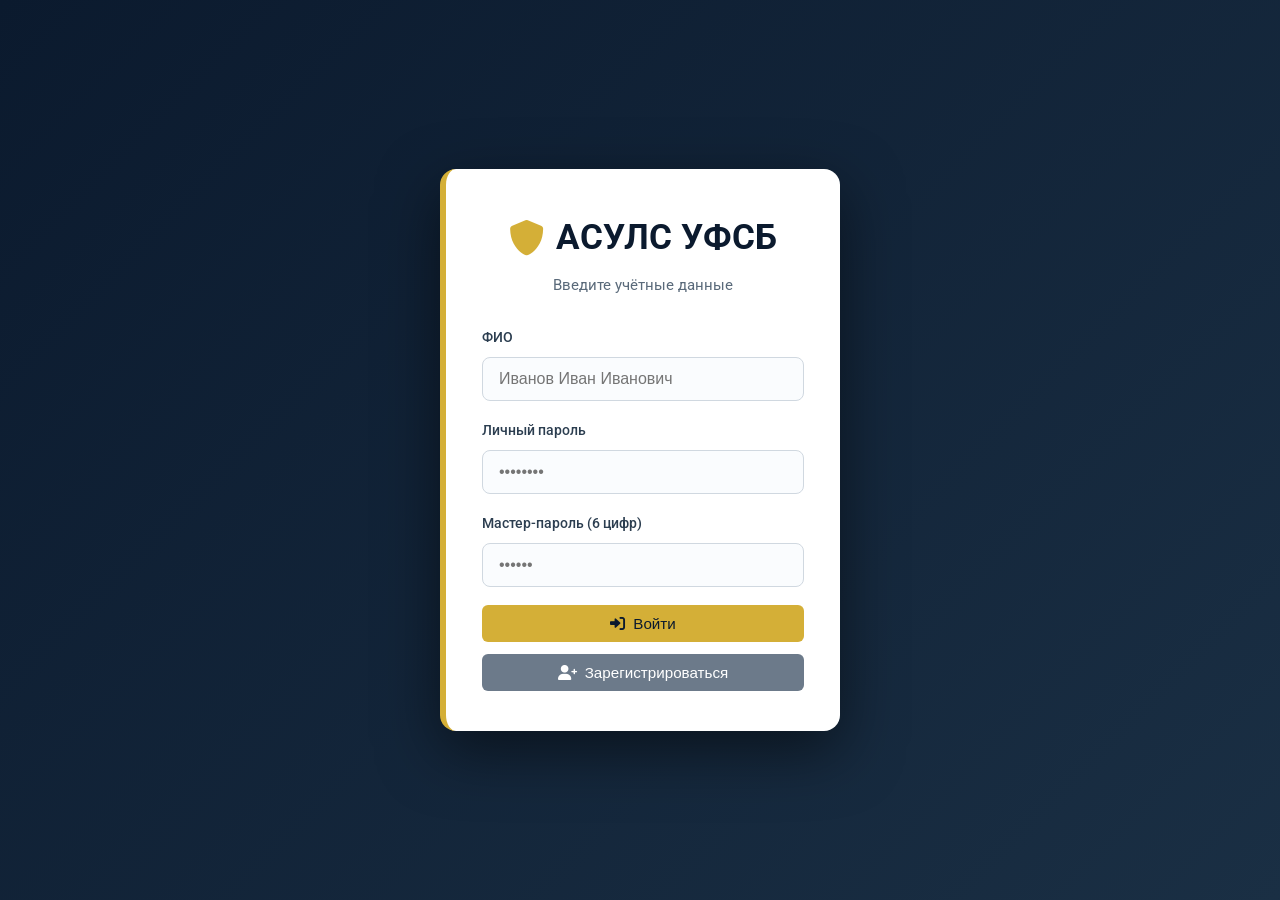
==== index.html @ f3ad6b4d "Update index.html" ====
<!DOCTYPE html>
<html lang="ru">
<head>
    <meta charset="UTF-8" />
    <meta name="viewport" content="width=device-width, initial-scale=1.0" />
    <title>АСУЛС УФСБ</title>
    <!-- Font Awesome -->
    <link rel="stylesheet" href="https://cdnjs.cloudflare.com/ajax/libs/font-awesome/6.0.0-beta3/css/all.min.css" />
    <!-- Google Font -->
    <link href="https://fonts.googleapis.com/css2?family=Roboto:wght@400;500;700&display=swap" rel="stylesheet" />
    <!-- XLSX (Excel) -->
    <script src="https://cdn.jsdelivr.net/npm/xlsx@0.18.5/dist/xlsx.full.min.js"></script>
    <!-- pdfmake (PDF с кириллицей) -->
    <script src="https://cdnjs.cloudflare.com/ajax/libs/pdfmake/0.2.7/pdfmake.min.js"></script>
    <script src="https://cdnjs.cloudflare.com/ajax/libs/pdfmake/0.2.7/vfs_fonts.js"></script>
    <!-- Firebase Compat SDK -->
    <script src="https://www.gstatic.com/firebasejs/9.23.0/firebase-app-compat.js"></script>
    <script src="https://www.gstatic.com/firebasejs/9.23.0/firebase-database-compat.js"></script>
    <script src="https://www.gstatic.com/firebasejs/9.23.0/firebase-auth-compat.js"></script>
    <link rel="stylesheet" href="style.css" />
</head>
<body>

    <!-- ЭКРАН ВХОДА -->
    <div id="loginScreen" class="login-screen">
        <div class="login-card">
            <div class="login-logo">
                <i class="fas fa-shield-alt"></i>
                <span>АСУЛС УФСБ</span>
            </div>
            <p class="login-sub">Введите учётные данные</p>
            <form id="loginForm" class="login-form">
                <div class="form-group">
                    <label for="loginFullName">ФИО</label>
                    <input type="text" id="loginFullName" placeholder="Иванов Иван Иванович" required />
                </div>
                <div class="form-group">
                    <label for="loginPassword">Личный пароль</label>
                    <input type="password" id="loginPassword" placeholder="••••••••" required />
                </div>
                <div class="form-group">
                    <label for="loginMasterPassword">Мастер-пароль (6 цифр)</label>
                    <input type="password" id="loginMasterPassword" placeholder="••••••" required maxlength="6" />
                </div>
                <button type="submit" class="btn btn--gold btn--full"><i class="fas fa-sign-in-alt"></i> Войти</button>
                <div id="loginError" class="login-error" style="display:none;"></div>
            </form>
            <div style="margin-top:12px;">
                <button id="registerBtn" class="btn btn--secondary btn--full" style="background:#6c7a8a;"><i class="fas fa-user-plus"></i> Зарегистрироваться</button>
            </div>
        </div>
    </div>

    <!-- МОДАЛЬНОЕ ОКНО РЕГИСТРАЦИИ -->
    <div id="registerModal" class="modal" style="display:none;">
        <div class="modal-content">
            <span class="modal-close" id="registerClose">&times;</span>
            <h3><i class="fas fa-user-plus"></i> Регистрация</h3>
            <form id="registerForm">
                <div class="form-group">
                    <label for="regFullName">ФИО</label>
                    <input type="text" id="regFullName" placeholder="Иванов Иван Иванович" required />
                </div>
                <div class="form-group">
                    <label for="regPassword">Пароль</label>
                    <input type="password" id="regPassword" placeholder="••••••••" required minlength="4" />
                </div>
                <div class="form-group">
                    <label for="regMasterPassword">Мастер-пароль (6 цифр)</label>
                    <input type="password" id="regMasterPassword" placeholder="••••••" required maxlength="6" />
                </div>
                <button type="submit" class="btn btn--primary"><i class="fas fa-check"></i> Зарегистрироваться</button>
                <div id="registerError" class="login-error" style="display:none;"></div>
            </form>
        </div>
    </div>

    <!-- ОСНОВНОЙ КОНТЕНТ (скрыт до входа) -->
    <div id="appContent" style="display:none;">

        <!-- ШАПКА -->
        <header class="header">
            <div class="container header__inner">
                <div class="header__logo">
                    <i class="fas fa-shield-alt"></i>
                    <span>АСУЛС УФСБ</span>
                </div>
                <div class="header__actions">
                    <span id="userDisplay" class="user-display"></span>
                    <button id="changePasswordBtn" class="btn btn--gold"><i class="fas fa-key"></i> Сменить пароль</button>
                    <button id="manageUsersBtn" class="btn btn--gold" style="display:none;"><i class="fas fa-users-cog"></i> Управление</button>
                    <button id="deleteAllBtn" class="btn btn--danger" style="display:none;"><i class="fas fa-trash-alt"></i> Очистить базу</button>
                    <button id="logoutBtn" class="btn btn--secondary"><i class="fas fa-sign-out-alt"></i> Выйти</button>
                    <button id="exportExcelBtn" class="btn btn--gold"><i class="fas fa-file-excel"></i> Excel</button>
                    <button id="importExcelBtn" class="btn btn--gold"><i class="fas fa-file-import"></i> Импорт</button>
                    <input type="file" id="importExcelInput" accept=".xlsx,.xls" style="display:none" />
                    <button id="exportJsonBtn" class="btn btn--gold"><i class="fas fa-file-export"></i> JSON</button>
                    <button id="importJsonBtn" class="btn btn--gold"><i class="fas fa-file-import"></i> JSON</button>
                    <input type="file" id="importJsonInput" accept=".json" style="display:none" />
                    <button id="summaryReportBtn" class="btn btn--gold"><i class="fas fa-print"></i> Сводный отчёт</button>
                </div>
            </div>
        </header>

        <main class="container main">

            <!-- СТАТИСТИКА -->
            <section class="card stats-card">
                <h2 class="card__title"><i class="fas fa-chart-pie"></i> Статистика</h2>

                <!-- Верхние 4 карточки -->
                <div class="stats-grid" id="statsContainer">
                    <div class="stat-item">
                        <i class="fas fa-users stat-icon" style="color:#2c6b3c;"></i>
                        <span class="stat-label">Всего сотрудников</span>
                        <span class="stat-value" id="totalCount">0</span>
                    </div>
                    <div class="stat-item">
                        <i class="fas fa-check-circle stat-icon" style="color:#2ecc71;"></i>
                        <span class="stat-label">Действует</span>
                        <span class="stat-value" id="activeCount">0</span>
                    </div>
                    <div class="stat-item">
                        <i class="fas fa-clock stat-icon" style="color:#f1c40f;"></i>
                        <span class="stat-label">Отпуск / Командировка</span>
                        <span class="stat-value" id="inactiveCount">0</span>
                    </div>
                    <div class="stat-item">
                        <i class="fas fa-user-slash stat-icon" style="color:#95a5a6;"></i>
                        <span class="stat-label">Уволен</span>
                        <span class="stat-value" id="firedCount">0</span>
                    </div>
                </div>

                <!-- Карточки категорий -->
                <div class="stats-category">
                    <h3 class="stats-category-title">Подразделения</h3>
                    <div class="stats-cards-grid" id="deptCards"></div>
                </div>

                <div class="stats-category">
                    <h3 class="stats-category-title">Звания</h3>
                    <div class="stats-cards-grid" id="rankCards"></div>
                </div>

                <div class="stats-category">
                    <h3 class="stats-category-title">Статусы</h3>
                    <div class="stats-cards-grid" id="statusCards"></div>
                </div>
            </section>

            <!-- ФИЛЬТРЫ -->
            <section class="card filter-card">
                <h2 class="card__title"><i class="fas fa-filter"></i> Фильтры</h2>
                <div class="filter-grid">
                    <div class="form-group">
                        <label for="filterDepartment">Подразделение</label>
                        <select id="filterDepartment"><option value="">Все</option></select>
                    </div>
                    <div class="form-group">
                        <label for="filterRank">Звание</label>
                        <select id="filterRank"><option value="">Все</option></select>
                    </div>
                    <div class="form-group">
                        <label for="filterStatus">Статус</label>
                        <select id="filterStatus"><option value="">Все</option></select>
                    </div>
                    <div class="form-group">
                        <label for="searchField">Искать по</label>
                        <select id="searchField">
                            <option value="all">Все поля</option>
                            <option value="fio">ФИО</option>
                            <option value="department">Подразделение</option>
                            <option value="rank">Звание</option>
                            <option value="position">Должность</option>
                            <option value="status">Статус</option>
                            <option value="personalNumber">Личный номер</option>
                        </select>
                    </div>
                    <div class="form-group">
                        <label for="searchInput">Поиск</label>
                        <input type="text" id="searchInput" placeholder="Введите текст..." />
                    </div>
                    <div class="form-group filter-actions">
                        <button id="clearFiltersBtn" class="btn btn--secondary"><i class="fas fa-undo"></i> Сбросить</button>
                    </div>
                </div>
            </section>

            <!-- ФОРМА ДОБАВЛЕНИЯ/РЕДАКТИРОВАНИЯ -->
            <section class="card" id="formCard">
                <h2 class="card__title">
                    <i class="fas fa-user-plus"></i>
                    <span id="formTitle">Добавить сотрудника</span>
                    <label style="margin-left:auto; font-size:0.9rem; font-weight:400; display:flex; align-items:center; gap:6px;">
                        <input type="checkbox" id="quickModeCheck" checked /> Быстрая форма
                    </label>
                </h2>
                <form id="employeeForm" class="form-grid" novalidate>
                    <div class="form-group">
                        <label for="lastName">Фамилия *</label>
                        <input type="text" id="lastName" placeholder="Иванов" required />
                        <span class="validation-message"></span>
                    </div>
                    <div class="form-group">
                        <label for="firstName">Имя *</label>
                        <input type="text" id="firstName" placeholder="Иван" required />
                        <span class="validation-message"></span>
                    </div>
                    <div class="form-group">
                        <label for="department">Подразделение</label>
                        <input type="text" id="department" placeholder="Управление «А»" list="deptList" />
                        <datalist id="deptList"></datalist>
                    </div>
                    <div class="form-group">
                        <label for="rank">Звание</label>
                        <input type="text" id="rank" placeholder="полковник" list="rankList" />
                        <datalist id="rankList"></datalist>
                    </div>
                    <div class="form-group">
                        <label for="status">Статус</label>
                        <select id="status">
                            <option value="действует">Действует</option>
                            <option value="отпуск">Отпуск</option>
                            <option value="командировка">Командировка</option>
                            <option value="уволен">Уволен</option>
                        </select>
                    </div>

                    <!-- Расширенные поля -->
                    <div class="extended-fields" style="display:none; grid-column:1/-1; border-top:1px solid #e9edf2; padding-top:16px; margin-top:8px;">
                        <div style="display:grid; grid-template-columns: repeat(auto-fill, minmax(220px,1fr)); gap:18px 20px;">
                            <div class="form-group">
                                <label for="patronymic">Отчество</label>
                                <input type="text" id="patronymic" placeholder="Иванович" />
                            </div>
                            <div class="form-group">
                                <label for="birthDate">Дата рождения</label>
                                <input type="date" id="birthDate" />
                            </div>
                            <div class="form-group">
                                <label for="gender">Пол</label>
                                <select id="gender">
                                    <option value="мужской">Мужской</option>
                                    <option value="женский">Женский</option>
                                </select>
                            </div>
                            <div class="form-group">
                                <label for="position">Должность</label>
                                <input type="text" id="position" placeholder="Начальник отдела" list="positionList" />
                                <datalist id="positionList"></datalist>
                            </div>
                            <div class="form-group">
                                <label for="personalNumber">Личный номер</label>
                                <input type="text" id="personalNumber" placeholder="Авто-генерация" />
                                <span class="validation-message"></span>
                            </div>
                            <div class="form-group">
                                <label for="hireDate">Дата принятия</label>
                                <input type="date" id="hireDate" />
                            </div>
                            <div class="form-group">
                                <label for="photo">Фото сотрудника</label>
                                <input type="file" id="photo" accept="image/*" />
                                <div id="photoPreview" style="margin-top:8px; display:none;">
                                    <img id="photoPreviewImg" src="#" alt="Предпросмотр" style="max-width:100px; max-height:100px; border-radius:6px; border:1px solid #d0d8e0;" />
                                    <button type="button" id="removePhotoBtn" class="btn btn--secondary" style="padding:4px 10px; font-size:0.8rem; margin-top:4px;">Удалить фото</button>
                                </div>
                            </div>
                        </div>
                    </div>

                    <div class="form-group form-group--full">
                        <button type="submit" class="btn btn--primary"><i class="fas fa-save"></i> Добавить</button>
                        <button type="reset" class="btn btn--secondary"><i class="fas fa-undo"></i> Очистить</button>
                    </div>
                </form>
            </section>

            <!-- ТАБЛИЦА -->
            <section class="card">
                <h2 class="card__title">
                    <i class="fas fa-users"></i> Список личного состава
                    <div style="margin-left:auto; display:flex; gap:10px; align-items:center; flex-wrap:wrap;">
                        <span id="selectedCount" style="font-size:0.9rem; color:#7a8a9e;">Выбрано: 0</span>
                        <select id="groupActionSelect" style="padding:6px 10px; border-radius:4px; border:1px solid #d0d8e0; font-size:0.9rem;">
                            <option value="">Групповое действие</option>
                            <option value="status">Изменить статус</option>
                            <option value="department">Изменить подразделение</option>
                        </select>
                        <button id="groupActionApplyBtn" class="btn btn--secondary" style="padding:6px 14px;">Применить</button>
                    </div>
                </h2>
                <div class="table-responsive">
                    <table id="employeeTable">
                        <thead>
                            <tr>
                                <th><input type="checkbox" id="selectAll" /></th>
                                <th>Фото</th>
                                <th>ФИО</th>
                                <th>Подразделение</th>
                                <th>Звание</th>
                                <th>Должность</th>
                                <th>Статус</th>
                                <th>Действия</th>
                            </tr>
                        </thead>
                        <tbody id="tableBody"></tbody>
                    </table>
                </div>
            </section>
        </main>

        <footer class="footer">
            <div class="container">
                <p>© 2026 АСУЛС ТУ ФСБ. Все данные хранятся в Firebase.</p>
            </div>
        </footer>

    </div> <!-- конец #appContent -->

    <!-- МОДАЛЬНЫЕ ОКНА -->
    <div id="changePasswordModal" class="modal" style="display:none;">
        <div class="modal-content">
            <span class="modal-close" id="modalClose">&times;</span>
            <h3><i class="fas fa-key"></i> Смена пароля</h3>
            <form id="changePasswordForm">
                <div class="form-group">
                    <label for="oldPassword">Старый пароль</label>
                    <input type="password" id="oldPassword" required />
                </div>
                <div class="form-group">
                    <label for="newPassword">Новый пароль</label>
                    <input type="password" id="newPassword" required minlength="4" />
                </div>
                <div class="form-group">
                    <label for="confirmPassword">Подтвердите новый пароль</label>
                    <input type="password" id="confirmPassword" required />
                </div>
                <button type="submit" class="btn btn--primary"><i class="fas fa-save"></i> Сохранить</button>
                <div id="changePasswordError" class="login-error" style="display:none;"></div>
            </form>
        </div>
    </div>

    <div id="manageUsersModal" class="modal" style="display:none;">
        <div class="modal-content" style="max-width:500px;">
            <span class="modal-close" id="manageUsersClose">&times;</span>
            <h3><i class="fas fa-users-cog"></i> Управление пользователями</h3>
            <div id="userList" style="margin-bottom:16px;"></div>
            <form id="addUserForm" style="border-top:1px solid #e9edf2; padding-top:16px;">
                <h4>Добавить пользователя</h4>
                <div class="form-group">
                    <label for="newUserFullName">ФИО</label>
                    <input type="text" id="newUserFullName" required />
                </div>
                <div class="form-group">
                    <label for="newUserPassword">Пароль</label>
                    <input type="password" id="newUserPassword" required minlength="4" />
                </div>
                <div class="form-group">
                    <label for="newUserRole">Роль</label>
                    <select id="newUserRole">
                        <option value="user">Пользователь</option>
                        <option value="admin">Администратор</option>
                    </select>
                </div>
                <button type="submit" class="btn btn--primary"><i class="fas fa-plus"></i> Добавить</button>
                <div id="addUserError" class="login-error" style="display:none;"></div>
            </form>
        </div>
    </div>

    <div id="groupActionModal" class="modal" style="display:none;">
        <div class="modal-content">
            <span class="modal-close" id="groupActionClose">&times;</span>
            <h3 id="groupActionTitle"><i class="fas fa-edit"></i> Групповое изменение</h3>
            <form id="groupActionForm">
                <div class="form-group" id="groupActionFieldGroup">
                    <label id="groupActionLabel" for="groupActionValue">Новое значение</label>
                    <input type="text" id="groupActionValue" required />
                </div>
                <button type="submit" class="btn btn--primary"><i class="fas fa-check"></i> Применить</button>
                <div id="groupActionError" class="login-error" style="display:none;"></div>
            </form>
        </div>
    </div>

    <script src="app.js"></script>
</body>
</html>
---- style.css ----
/* ===== ОБЩИЕ ===== */
* {
    margin: 0;
    padding: 0;
    box-sizing: border-box;
}
body {
    font-family: 'Roboto', sans-serif;
    background: #eef2f7;
    color: #1e2a3a;
    line-height: 1.6;
}
.container {
    max-width: 1300px;
    margin: 0 auto;
    padding: 0 20px;
}

/* ===== ЭКРАН ВХОДА ===== */
.login-screen {
    position: fixed;
    top: 0; left: 0; right: 0; bottom: 0;
    background: linear-gradient(135deg, #0b1a2e 0%, #1a2f44 100%);
    display: flex;
    align-items: center;
    justify-content: center;
    z-index: 9999;
}
.login-card {
    background: #ffffff;
    padding: 40px 36px;
    border-radius: 16px;
    box-shadow: 0 20px 60px rgba(0,0,0,0.5);
    width: 100%;
    max-width: 400px;
    text-align: center;
    border-left: 6px solid #d4af37;
}
.login-logo {
    font-size: 2.2rem;
    font-weight: 700;
    color: #0b1a2e;
    display: flex;
    align-items: center;
    justify-content: center;
    gap: 12px;
    margin-bottom: 8px;
}
.login-logo i {
    color: #d4af37;
}
.login-sub {
    color: #5a6a7a;
    margin-bottom: 28px;
    font-size: 0.95rem;
}
.login-form .form-group {
    text-align: left;
    margin-bottom: 18px;
}
.login-form .form-group label {
    display: block;
    font-weight: 500;
    font-size: 0.9rem;
    margin-bottom: 4px;
}
.login-form .form-group input {
    width: 100%;
    padding: 12px 16px;
    border: 1px solid #d0d8e0;
    border-radius: 8px;
    font-size: 1rem;
    transition: border 0.2s;
}
.login-form .form-group input:focus {
    border-color: #d4af37;
    outline: none;
    box-shadow: 0 0 0 3px rgba(212, 175, 55, 0.25);
}
.btn--full {
    width: 100%;
    justify-content: center;
    padding: 14px;
    font-size: 1.1rem;
}
.login-error {
    color: #b33c3c;
    margin-top: 14px;
    font-weight: 500;
}
.login-hint {
    margin-top: 18px;
    font-size: 0.85rem;
    color: #7a8a9e;
}

/* ===== КНОПКИ ===== */
.btn {
    display: inline-flex;
    align-items: center;
    gap: 8px;
    padding: 10px 20px;
    border: none;
    border-radius: 6px;
    font-weight: 500;
    font-size: 0.95rem;
    cursor: pointer;
    transition: all 0.25s ease;
    text-decoration: none;
}
.btn--gold {
    background: #d4af37;
    color: #0b1a2e;
}
.btn--gold:hover {
    background: #c49b2e;
    transform: translateY(-2px);
    box-shadow: 0 4px 10px rgba(212, 175, 55, 0.4);
}
.btn--primary {
    background: #1a3a5c;
    color: #fff;
}
.btn--primary:hover {
    background: #0f2a44;
    transform: translateY(-2px);
    box-shadow: 0 4px 10px rgba(26, 58, 92, 0.4);
}
.btn--secondary {
    background: #6c7a8a;
    color: #fff;
}
.btn--secondary:hover {
    background: #5a6877;
    transform: translateY(-2px);
}
.btn:disabled {
    opacity: 0.5;
    cursor: not-allowed;
    transform: none !important;
    box-shadow: none !important;
}

/* ===== ШАПКА ===== */
.header {
    background: linear-gradient(135deg, #0b1a2e 0%, #1a2f44 100%);
    border-bottom: 3px solid #d4af37;
    padding: 16px 0;
    box-shadow: 0 4px 12px rgba(0, 0, 0, 0.3);
}
.header__inner {
    display: flex;
    justify-content: space-between;
    align-items: center;
    flex-wrap: wrap;
    gap: 12px;
}
.header__logo {
    display: flex;
    align-items: center;
    gap: 12px;
    font-size: 1.8rem;
    font-weight: 700;
    color: #ffffff;
    letter-spacing: 1px;
}
.header__logo i {
    color: #d4af37;
    font-size: 2.2rem;
}
.header__actions {
    display: flex;
    gap: 10px;
    flex-wrap: wrap;
    align-items: center;
}
.user-display {
    color: #d4af37;
    font-weight: 500;
    font-size: 0.95rem;
    margin-right: 8px;
    padding: 4px 12px;
    background: rgba(255,255,255,0.1);
    border-radius: 20px;
}

/* ===== КАРТОЧКИ ===== */
.main {
    margin: 30px auto;
    display: flex;
    flex-direction: column;
    gap: 30px;
}
.card {
    background: #ffffff;
    border-radius: 12px;
    padding: 28px 30px;
    box-shadow: 0 8px 24px rgba(0, 0, 0, 0.08);
    border-left: 4px solid #d4af37;
}
.card__title {
    font-size: 1.5rem;
    font-weight: 500;
    color: #0b1a2e;
    margin-bottom: 20px;
    display: flex;
    align-items: center;
    gap: 12px;
    flex-wrap: wrap;
}
.card__title i {
    color: #d4af37;
}

/* ===== СТАТИСТИКА ===== */
.stats-grid {
    display: grid;
    grid-template-columns: repeat(auto-fit, minmax(200px, 1fr));
    gap: 20px;
}
.stat-item {
    background: #f8fafc;
    padding: 16px 20px;
    border-radius: 8px;
    border-left: 4px solid #d4af37;
}
.stat-label {
    font-size: 0.9rem;
    color: #5a6a7a;
    display: block;
}
.stat-value {
    font-size: 1.4rem;
    font-weight: 700;
    color: #0b1a2e;
}

/* ===== ФИЛЬТРЫ ===== */
.filter-grid {
    display: grid;
    grid-template-columns: repeat(auto-fill, minmax(170px, 1fr));
    gap: 16px;
    align-items: end;
}
.filter-actions {
    display: flex;
    gap: 8px;
    align-items: center;
}
.filter-grid .form-group {
    margin-bottom: 0;
}

/* ===== ФОРМА ===== */
.form-grid {
    display: grid;
    grid-template-columns: repeat(auto-fill, minmax(220px, 1fr));
    gap: 18px 20px;
}
.form-group {
    display: flex;
    flex-direction: column;
    gap: 4px;
}
.form-group--full {
    grid-column: 1 / -1;
    display: flex;
    gap: 12px;
    flex-wrap: wrap;
    margin-top: 6px;
}
.form-group label {
    font-size: 0.85rem;
    font-weight: 500;
    color: #2c3e50;
}
.form-group input,
.form-group select {
    padding: 10px 14px;
    border: 1px solid #d0d8e0;
    border-radius: 6px;
    font-size: 0.95rem;
    background: #fafcfe;
    transition: border 0.2s, box-shadow 0.2s;
}
.form-group input:focus,
.form-group select:focus {
    outline: none;
    border-color: #d4af37;
    box-shadow: 0 0 0 3px rgba(212, 175, 55, 0.25);
}
.form-group input.error {
    border-color: #b33c3c !important;
    box-shadow: 0 0 0 3px rgba(179, 60, 60, 0.2) !important;
}
.form-group input.success {
    border-color: #2ecc71 !important;
    box-shadow: 0 0 0 3px rgba(46, 204, 113, 0.2) !important;
}
.validation-message {
    font-size: 0.8rem;
    color: #b33c3c;
    min-height: 18px;
}

/* ===== ТАБЛИЦА ===== */
.table-responsive {
    overflow-x: auto;
}
table {
    width: 100%;
    border-collapse: collapse;
    font-size: 0.95rem;
}
table thead {
    background: #1a2f44;
    color: #fff;
}
table th {
    padding: 14px 12px;
    text-align: left;
    font-weight: 500;
    letter-spacing: 0.3px;
}
table td {
    padding: 12px 12px;
    border-bottom: 1px solid #e9edf2;
    vertical-align: middle;
}
table tbody tr:hover {
    background: #f5f8fc;
}
table tbody tr:nth-child(even) {
    background: #fafcfe;
}
table tbody tr:nth-child(even):hover {
    background: #f0f4fa;
}
table td:last-child {
    display: flex;
    gap: 8px;
    flex-wrap: wrap;
}
table td:first-child {
    width: 40px;
    text-align: center;
}
table td:first-child input[type="checkbox"] {
    width: 18px;
    height: 18px;
    cursor: pointer;
}
#selectAll {
    width: 18px;
    height: 18px;
    cursor: pointer;
}

/* ===== СТАТУС-ИКОНКИ ===== */
.status-badge {
    display: inline-flex;
    align-items: center;
    gap: 6px;
}
.status-dot {
    width: 14px;
    height: 14px;
    border-radius: 50%;
    display: inline-block;
    flex-shrink: 0;
}
.status-dot.active {
    background: #2ecc71;
    animation: pulse 1.5s ease-in-out infinite;
}
.status-dot.vacation {
    background: #f1c40f;
}
.status-dot.mission {
    background: #3498db;
}
.status-dot.fired {
    background: #95a5a6;
}
@keyframes pulse {
    0% { opacity: 1; transform: scale(1); }
    50% { opacity: 0.6; transform: scale(0.85); }
    100% { opacity: 1; transform: scale(1); }
}
.status-text {
    font-weight: 500;
}

/* ===== КНОПКИ В ТАБЛИЦЕ ===== */
.btn-icon {
    background: transparent;
    border: none;
    font-size: 1.2rem;
    cursor: pointer;
    padding: 4px 8px;
    border-radius: 4px;
    transition: background 0.2s, color 0.2s;
}
.btn-icon.edit {
    color: #1a3a5c;
}
.btn-icon.edit:hover {
    background: #e0e9f2;
    color: #0b1a2e;
}
.btn-icon.copy {
    color: #f39c12;
}
.btn-icon.copy:hover {
    background: #fef9e7;
    color: #d68910;
}
.btn-icon.delete {
    color: #b33c3c;
}
.btn-icon.delete:hover {
    background: #fde8e8;
    color: #a12a2a;
}
.btn-icon.print {
    color: #2c6b3c;
}
.btn-icon.print:hover {
    background: #e3f0e7;
    color: #1a4a2a;
}
.btn-icon.report {
    color: #8e44ad;
}
.btn-icon.report:hover {
    background: #f4ecf7;
    color: #6c3483;
}

/* ===== ФОТО ===== */
.photo-thumb {
    transition: transform 0.2s;
    border-radius: 50%;
}
.photo-thumb:hover {
    transform: scale(1.5);
    box-shadow: 0 0 10px rgba(0,0,0,0.3);
}

/* ===== МОДАЛКИ ===== */
.modal {
    position: fixed;
    top: 0; left: 0; right: 0; bottom: 0;
    background: rgba(0,0,0,0.6);
    display: flex;
    align-items: center;
    justify-content: center;
    z-index: 10000;
}
.modal-content {
    background: #fff;
    padding: 32px 36px;
    border-radius: 16px;
    max-width: 440px;
    width: 100%;
    box-shadow: 0 20px 60px rgba(0,0,0,0.4);
    position: relative;
}
.modal-close {
    position: absolute;
    top: 12px;
    right: 20px;
    font-size: 2rem;
    cursor: pointer;
    color: #7a8a9e;
    transition: color 0.2s;
}
.modal-close:hover {
    color: #b33c3c;
}
.modal-content h3 {
    margin-bottom: 20px;
    display: flex;
    align-items: center;
    gap: 10px;
    color: #0b1a2e;
}
.modal-content .form-group {
    margin-bottom: 16px;
}
.modal-content .btn {
    width: 100%;
    justify-content: center;
    padding: 12px;
}
#userList {
    max-height: 200px;
    overflow-y: auto;
    border: 1px solid #e9edf2;
    border-radius: 6px;
    padding: 8px;
}
.user-item {
    display: flex;
    justify-content: space-between;
    align-items: center;
    padding: 6px 4px;
    border-bottom: 1px solid #f0f4fa;
}
.user-item .user-role {
    font-size: 0.8rem;
    color: #7a8a9e;
}
.user-item .user-del {
    color: #b33c3c;
    cursor: pointer;
    background: none;
    border: none;
    font-size: 1rem;
}
.user-item .user-del:hover {
    color: #a12a2a;
}

/* ===== ПОДВАЛ ===== */
.footer {
    background: #0b1a2e;
    color: #9aabb8;
    text-align: center;
    padding: 20px 0;
    border-top: 2px solid #d4af37;
    margin-top: 40px;
    font-size: 0.9rem;
}

/* ===== АДАПТИВ ===== */
@media (max-width: 768px) {
    .header__inner {
        flex-direction: column;
        align-items: stretch;
        text-align: center;
    }
    .header__actions {
        justify-content: center;
    }
    .card {
        padding: 20px 16px;
    }
    .form-grid, .filter-grid, .stats-grid {
        grid-template-columns: 1fr;
    }
    table td:last-child {
        justify-content: center;
    }
    .login-card {
        padding: 28px 20px;
        margin: 0 16px;
    }
    .card__title {
        flex-direction: column;
        align-items: flex-start;
    }
    .card__title label {
        margin-left: 0 !important;
    }
}

/* ===== СТАТИСТИКА С ДИАГРАММАМИ ===== */
.stats-grid {
    display: grid;
    grid-template-columns: repeat(auto-fit, minmax(180px, 1fr));
    gap: 20px;
    margin-bottom: 30px;
}
.stat-item {
    background: #f8fafc;
    padding: 16px 20px;
    border-radius: 8px;
    border-left: 4px solid #d4af37;
    text-align: center;
    position: relative;
}
.stat-icon {
    font-size: 2rem;
    display: block;
    margin-bottom: 6px;
}
.stat-label {
    font-size: 0.9rem;
    color: #5a6a7a;
    display: block;
}
.stat-value {
    font-size: 2rem;
    font-weight: 700;
    color: #0b1a2e;
}
.charts-grid {
    display: grid;
    grid-template-columns: repeat(auto-fit, minmax(280px, 1fr));
    gap: 30px;
    margin-top: 10px;
}
.chart-box {
    background: #ffffff;
    padding: 16px;
    border-radius: 8px;
    box-shadow: 0 2px 8px rgba(0,0,0,0.06);
}
.chart-box h3 {
    font-size: 1rem;
    font-weight: 500;
    text-align: center;
    color: #1a2f44;
    margin-bottom: 10px;
}
.chart-box canvas {
    max-width: 100%;
    height: auto;
}

/* Адаптив */
@media (max-width: 768px) {
    .stats-grid {
        grid-template-columns: 1fr 1fr;
    }
    .charts-grid {
        grid-template-columns: 1fr;
    }
}

.stat-value {
    font-size: 1.4rem;
    font-weight: 700;
    color: #0b1a2e;
    display: block;          /* Чтобы занимал всю ширину */
    line-height: 1.8;        /* Увеличиваем межстрочный интервал */
    white-space: normal;     /* Разрешаем переносы */
}

/* ===== СТАТИСТИКА – КАРТОЧКИ КАТЕГОРИЙ ===== */
.stats-category {
    margin-top: 24px;
}
.stats-category-title {
    font-size: 1.1rem;
    font-weight: 600;
    color: #1a2f44;
    margin-bottom: 12px;
    border-bottom: 2px solid #d4af37;
    padding-bottom: 6px;
}
.stats-cards-grid {
    display: flex;
    flex-wrap: wrap;
    gap: 10px;
}
.stat-card-item {
    background: #f8fafc;
    border-radius: 8px;
    padding: 10px 16px;
    min-width: 90px;
    text-align: center;
    border-left: 4px solid #d4af37;
    box-shadow: 0 2px 4px rgba(0,0,0,0.05);
    flex: 0 0 auto;
}
.stat-card-item .stat-card-label {
    display: block;
    font-size: 0.8rem;
    color: #5a6a7a;
    font-weight: 500;
}
.stat-card-item .stat-card-value {
    display: block;
    font-size: 1.6rem;
    font-weight: 700;
    color: #0b1a2e;
    line-height: 1.4;
}
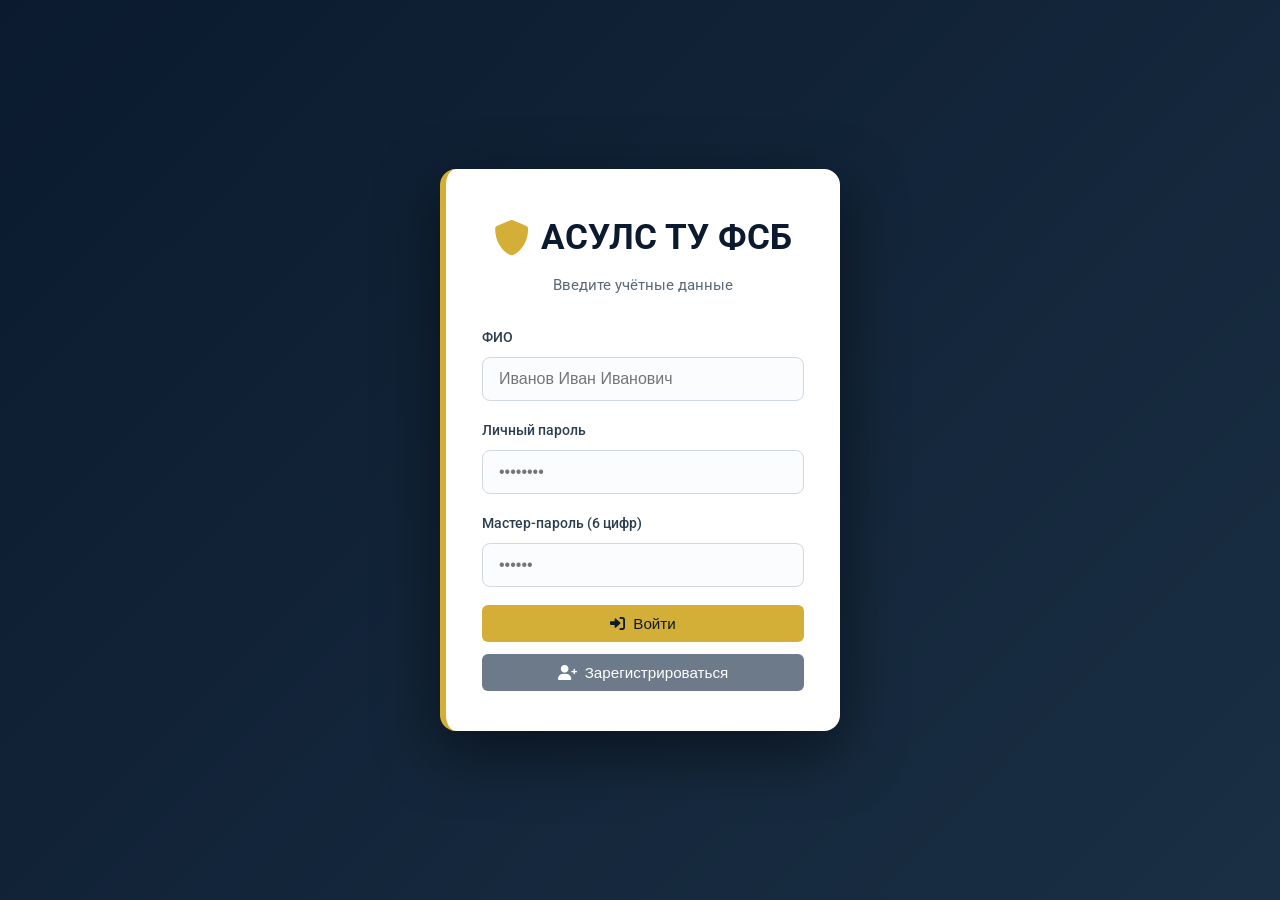
==== commit e467eeaf: "Update index.html" ====
--- a/index.html
+++ b/index.html
@@ -3,17 +3,17 @@
 <head>
     <meta charset="UTF-8" />
     <meta name="viewport" content="width=device-width, initial-scale=1.0" />
-    <title>АСУЛС УФСБ</title>
+    <title>АСУЛС ТУ ФСБ</title>
     <!-- Font Awesome -->
     <link rel="stylesheet" href="https://cdnjs.cloudflare.com/ajax/libs/font-awesome/6.0.0-beta3/css/all.min.css" />
     <!-- Google Font -->
     <link href="https://fonts.googleapis.com/css2?family=Roboto:wght@400;500;700&display=swap" rel="stylesheet" />
-    <!-- XLSX (Excel) -->
+    <!-- XLSX -->
     <script src="https://cdn.jsdelivr.net/npm/xlsx@0.18.5/dist/xlsx.full.min.js"></script>
-    <!-- pdfmake (PDF с кириллицей) -->
+    <!-- pdfmake -->
     <script src="https://cdnjs.cloudflare.com/ajax/libs/pdfmake/0.2.7/pdfmake.min.js"></script>
     <script src="https://cdnjs.cloudflare.com/ajax/libs/pdfmake/0.2.7/vfs_fonts.js"></script>
-    <!-- Firebase Compat SDK -->
+    <!-- Firebase -->
     <script src="https://www.gstatic.com/firebasejs/9.23.0/firebase-app-compat.js"></script>
     <script src="https://www.gstatic.com/firebasejs/9.23.0/firebase-database-compat.js"></script>
     <script src="https://www.gstatic.com/firebasejs/9.23.0/firebase-auth-compat.js"></script>
@@ -26,7 +26,7 @@
         <div class="login-card">
             <div class="login-logo">
                 <i class="fas fa-shield-alt"></i>
-                <span>АСУЛС УФСБ</span>
+                <span>АСУЛС ТУ ФСБ</span>
             </div>
             <p class="login-sub">Введите учётные данные</p>
             <form id="loginForm" class="login-form">
@@ -75,7 +75,7 @@
         </div>
     </div>
 
-    <!-- ОСНОВНОЙ КОНТЕНТ (скрыт до входа) -->
+    <!-- ОСНОВНОЙ КОНТЕНТ -->
     <div id="appContent" style="display:none;">
 
         <!-- ШАПКА -->
@@ -83,12 +83,13 @@
             <div class="container header__inner">
                 <div class="header__logo">
                     <i class="fas fa-shield-alt"></i>
-                    <span>АСУЛС УФСБ</span>
+                    <span>АСУЛС ТУ ФСБ</span>
                 </div>
                 <div class="header__actions">
                     <span id="userDisplay" class="user-display"></span>
                     <button id="changePasswordBtn" class="btn btn--gold"><i class="fas fa-key"></i> Сменить пароль</button>
                     <button id="manageUsersBtn" class="btn btn--gold" style="display:none;"><i class="fas fa-users-cog"></i> Управление</button>
+                    <button id="showEmployeesBtn" class="btn btn--gold" style="display:none;"><i class="fas fa-arrow-left"></i> Назад к сотрудникам</button>
                     <button id="deleteAllBtn" class="btn btn--danger" style="display:none;"><i class="fas fa-trash-alt"></i> Очистить базу</button>
                     <button id="logoutBtn" class="btn btn--secondary"><i class="fas fa-sign-out-alt"></i> Выйти</button>
                     <button id="exportExcelBtn" class="btn btn--gold"><i class="fas fa-file-excel"></i> Excel</button>
@@ -104,211 +105,254 @@
 
         <main class="container main">
 
-            <!-- СТАТИСТИКА -->
-            <section class="card stats-card">
-                <h2 class="card__title"><i class="fas fa-chart-pie"></i> Статистика</h2>
-
-                <!-- Верхние 4 карточки -->
-                <div class="stats-grid" id="statsContainer">
-                    <div class="stat-item">
-                        <i class="fas fa-users stat-icon" style="color:#2c6b3c;"></i>
-                        <span class="stat-label">Всего сотрудников</span>
-                        <span class="stat-value" id="totalCount">0</span>
-                    </div>
-                    <div class="stat-item">
-                        <i class="fas fa-check-circle stat-icon" style="color:#2ecc71;"></i>
-                        <span class="stat-label">Действует</span>
-                        <span class="stat-value" id="activeCount">0</span>
-                    </div>
-                    <div class="stat-item">
-                        <i class="fas fa-clock stat-icon" style="color:#f1c40f;"></i>
-                        <span class="stat-label">Отпуск / Командировка</span>
-                        <span class="stat-value" id="inactiveCount">0</span>
-                    </div>
-                    <div class="stat-item">
-                        <i class="fas fa-user-slash stat-icon" style="color:#95a5a6;"></i>
-                        <span class="stat-label">Уволен</span>
-                        <span class="stat-value" id="firedCount">0</span>
-                    </div>
-                </div>
-
-                <!-- Карточки категорий -->
-                <div class="stats-category">
-                    <h3 class="stats-category-title">Подразделения</h3>
-                    <div class="stats-cards-grid" id="deptCards"></div>
-                </div>
-
-                <div class="stats-category">
-                    <h3 class="stats-category-title">Звания</h3>
-                    <div class="stats-cards-grid" id="rankCards"></div>
-                </div>
-
-                <div class="stats-category">
-                    <h3 class="stats-category-title">Статусы</h3>
-                    <div class="stats-cards-grid" id="statusCards"></div>
-                </div>
-            </section>
-
-            <!-- ФИЛЬТРЫ -->
-            <section class="card filter-card">
-                <h2 class="card__title"><i class="fas fa-filter"></i> Фильтры</h2>
-                <div class="filter-grid">
-                    <div class="form-group">
-                        <label for="filterDepartment">Подразделение</label>
-                        <select id="filterDepartment"><option value="">Все</option></select>
-                    </div>
-                    <div class="form-group">
-                        <label for="filterRank">Звание</label>
-                        <select id="filterRank"><option value="">Все</option></select>
-                    </div>
-                    <div class="form-group">
-                        <label for="filterStatus">Статус</label>
-                        <select id="filterStatus"><option value="">Все</option></select>
-                    </div>
-                    <div class="form-group">
-                        <label for="searchField">Искать по</label>
-                        <select id="searchField">
-                            <option value="all">Все поля</option>
-                            <option value="fio">ФИО</option>
-                            <option value="department">Подразделение</option>
-                            <option value="rank">Звание</option>
-                            <option value="position">Должность</option>
-                            <option value="status">Статус</option>
-                            <option value="personalNumber">Личный номер</option>
-                        </select>
-                    </div>
-                    <div class="form-group">
-                        <label for="searchInput">Поиск</label>
-                        <input type="text" id="searchInput" placeholder="Введите текст..." />
-                    </div>
-                    <div class="form-group filter-actions">
-                        <button id="clearFiltersBtn" class="btn btn--secondary"><i class="fas fa-undo"></i> Сбросить</button>
-                    </div>
-                </div>
-            </section>
-
-            <!-- ФОРМА ДОБАВЛЕНИЯ/РЕДАКТИРОВАНИЯ -->
-            <section class="card" id="formCard">
-                <h2 class="card__title">
-                    <i class="fas fa-user-plus"></i>
-                    <span id="formTitle">Добавить сотрудника</span>
-                    <label style="margin-left:auto; font-size:0.9rem; font-weight:400; display:flex; align-items:center; gap:6px;">
-                        <input type="checkbox" id="quickModeCheck" checked /> Быстрая форма
-                    </label>
-                </h2>
-                <form id="employeeForm" class="form-grid" novalidate>
-                    <div class="form-group">
-                        <label for="lastName">Фамилия *</label>
-                        <input type="text" id="lastName" placeholder="Иванов" required />
-                        <span class="validation-message"></span>
-                    </div>
-                    <div class="form-group">
-                        <label for="firstName">Имя *</label>
-                        <input type="text" id="firstName" placeholder="Иван" required />
-                        <span class="validation-message"></span>
-                    </div>
-                    <div class="form-group">
-                        <label for="department">Подразделение</label>
-                        <input type="text" id="department" placeholder="Управление «А»" list="deptList" />
-                        <datalist id="deptList"></datalist>
-                    </div>
-                    <div class="form-group">
-                        <label for="rank">Звание</label>
-                        <input type="text" id="rank" placeholder="полковник" list="rankList" />
-                        <datalist id="rankList"></datalist>
-                    </div>
-                    <div class="form-group">
-                        <label for="status">Статус</label>
-                        <select id="status">
-                            <option value="действует">Действует</option>
-                            <option value="отпуск">Отпуск</option>
-                            <option value="командировка">Командировка</option>
-                            <option value="уволен">Уволен</option>
-                        </select>
-                    </div>
-
-                    <!-- Расширенные поля -->
-                    <div class="extended-fields" style="display:none; grid-column:1/-1; border-top:1px solid #e9edf2; padding-top:16px; margin-top:8px;">
-                        <div style="display:grid; grid-template-columns: repeat(auto-fill, minmax(220px,1fr)); gap:18px 20px;">
+            <!-- ОСНОВНОЙ БЛОК (сотрудники) -->
+            <div id="employeesSection">
+
+                <!-- СТАТИСТИКА -->
+                <section class="card stats-card">
+                    <h2 class="card__title"><i class="fas fa-chart-pie"></i> Статистика</h2>
+                    <div class="stats-grid" id="statsContainer">
+                        <div class="stat-item">
+                            <i class="fas fa-users stat-icon" style="color:#2c6b3c;"></i>
+                            <span class="stat-label">Всего сотрудников</span>
+                            <span class="stat-value" id="totalCount">0</span>
+                        </div>
+                        <div class="stat-item">
+                            <i class="fas fa-check-circle stat-icon" style="color:#2ecc71;"></i>
+                            <span class="stat-label">Действует</span>
+                            <span class="stat-value" id="activeCount">0</span>
+                        </div>
+                        <div class="stat-item">
+                            <i class="fas fa-clock stat-icon" style="color:#f1c40f;"></i>
+                            <span class="stat-label">Отпуск / Командировка</span>
+                            <span class="stat-value" id="inactiveCount">0</span>
+                        </div>
+                        <div class="stat-item">
+                            <i class="fas fa-user-slash stat-icon" style="color:#95a5a6;"></i>
+                            <span class="stat-label">Уволен</span>
+                            <span class="stat-value" id="firedCount">0</span>
+                        </div>
+                    </div>
+                    <div class="stats-category">
+                        <h3 class="stats-category-title">Подразделения</h3>
+                        <div class="stats-cards-grid" id="deptCards"></div>
+                    </div>
+                    <div class="stats-category">
+                        <h3 class="stats-category-title">Звания</h3>
+                        <div class="stats-cards-grid" id="rankCards"></div>
+                    </div>
+                    <div class="stats-category">
+                        <h3 class="stats-category-title">Статусы</h3>
+                        <div class="stats-cards-grid" id="statusCards"></div>
+                    </div>
+                </section>
+
+                <!-- ФИЛЬТРЫ -->
+                <section class="card filter-card">
+                    <h2 class="card__title"><i class="fas fa-filter"></i> Фильтры</h2>
+                    <div class="filter-grid">
+                        <div class="form-group">
+                            <label for="filterDepartment">Подразделение</label>
+                            <select id="filterDepartment"><option value="">Все</option></select>
+                        </div>
+                        <div class="form-group">
+                            <label for="filterRank">Звание</label>
+                            <select id="filterRank"><option value="">Все</option></select>
+                        </div>
+                        <div class="form-group">
+                            <label for="filterStatus">Статус</label>
+                            <select id="filterStatus"><option value="">Все</option></select>
+                        </div>
+                        <div class="form-group">
+                            <label for="searchField">Искать по</label>
+                            <select id="searchField">
+                                <option value="all">Все поля</option>
+                                <option value="fio">ФИО</option>
+                                <option value="department">Подразделение</option>
+                                <option value="rank">Звание</option>
+                                <option value="position">Должность</option>
+                                <option value="status">Статус</option>
+                                <option value="personalNumber">Личный номер</option>
+                            </select>
+                        </div>
+                        <div class="form-group">
+                            <label for="searchInput">Поиск</label>
+                            <input type="text" id="searchInput" placeholder="Введите текст..." />
+                        </div>
+                        <div class="form-group filter-actions">
+                            <button id="clearFiltersBtn" class="btn btn--secondary"><i class="fas fa-undo"></i> Сбросить</button>
+                        </div>
+                    </div>
+                </section>
+
+                <!-- ФОРМА ДОБАВЛЕНИЯ/РЕДАКТИРОВАНИЯ -->
+                <section class="card" id="formCard">
+                    <h2 class="card__title">
+                        <i class="fas fa-user-plus"></i>
+                        <span id="formTitle">Добавить сотрудника</span>
+                        <label style="margin-left:auto; font-size:0.9rem; font-weight:400; display:flex; align-items:center; gap:6px;">
+                            <input type="checkbox" id="quickModeCheck" checked /> Быстрая форма
+                        </label>
+                    </h2>
+                    <form id="employeeForm" class="form-grid" novalidate>
+                        <div class="form-group">
+                            <label for="lastName">Фамилия *</label>
+                            <input type="text" id="lastName" placeholder="Иванов" required />
+                            <span class="validation-message"></span>
+                        </div>
+                        <div class="form-group">
+                            <label for="firstName">Имя *</label>
+                            <input type="text" id="firstName" placeholder="Иван" required />
+                            <span class="validation-message"></span>
+                        </div>
+                        <div class="form-group">
+                            <label for="department">Подразделение</label>
+                            <input type="text" id="department" placeholder="Управление «А»" list="deptList" />
+                            <datalist id="deptList"></datalist>
+                        </div>
+                        <div class="form-group">
+                            <label for="rank">Звание</label>
+                            <input type="text" id="rank" placeholder="полковник" list="rankList" />
+                            <datalist id="rankList"></datalist>
+                        </div>
+                        <div class="form-group">
+                            <label for="status">Статус</label>
+                            <select id="status">
+                                <option value="действует">Действует</option>
+                                <option value="отпуск">Отпуск</option>
+                                <option value="командировка">Командировка</option>
+                                <option value="уволен">Уволен</option>
+                            </select>
+                        </div>
+                        <div class="extended-fields" style="display:none; grid-column:1/-1; border-top:1px solid #e9edf2; padding-top:16px; margin-top:8px;">
+                            <div style="display:grid; grid-template-columns: repeat(auto-fill, minmax(220px,1fr)); gap:18px 20px;">
+                                <div class="form-group">
+                                    <label for="patronymic">Отчество</label>
+                                    <input type="text" id="patronymic" placeholder="Иванович" />
+                                </div>
+                                <div class="form-group">
+                                    <label for="birthDate">Дата рождения</label>
+                                    <input type="date" id="birthDate" />
+                                </div>
+                                <div class="form-group">
+                                    <label for="gender">Пол</label>
+                                    <select id="gender">
+                                        <option value="мужской">Мужской</option>
+                                        <option value="женский">Женский</option>
+                                    </select>
+                                </div>
+                                <div class="form-group">
+                                    <label for="position">Должность</label>
+                                    <input type="text" id="position" placeholder="Начальник отдела" list="positionList" />
+                                    <datalist id="positionList"></datalist>
+                                </div>
+                                <div class="form-group">
+                                    <label for="personalNumber">Личный номер</label>
+                                    <input type="text" id="personalNumber" placeholder="Авто-генерация" />
+                                    <span class="validation-message"></span>
+                                </div>
+                                <div class="form-group">
+                                    <label for="hireDate">Дата принятия</label>
+                                    <input type="date" id="hireDate" />
+                                </div>
+                                <div class="form-group">
+                                    <label for="photo">Фото сотрудника</label>
+                                    <input type="file" id="photo" accept="image/*" />
+                                    <div id="photoPreview" style="margin-top:8px; display:none;">
+                                        <img id="photoPreviewImg" src="#" alt="Предпросмотр" style="max-width:100px; max-height:100px; border-radius:6px; border:1px solid #d0d8e0;" />
+                                        <button type="button" id="removePhotoBtn" class="btn btn--secondary" style="padding:4px 10px; font-size:0.8rem; margin-top:4px;">Удалить фото</button>
+                                    </div>
+                                </div>
+                            </div>
+                        </div>
+                        <div class="form-group form-group--full">
+                            <button type="submit" class="btn btn--primary"><i class="fas fa-save"></i> Добавить</button>
+                            <button type="reset" class="btn btn--secondary"><i class="fas fa-undo"></i> Очистить</button>
+                        </div>
+                    </form>
+                </section>
+
+                <!-- ТАБЛИЦА СОТРУДНИКОВ -->
+                <section class="card">
+                    <h2 class="card__title">
+                        <i class="fas fa-users"></i> Список личного состава
+                        <div style="margin-left:auto; display:flex; gap:10px; align-items:center; flex-wrap:wrap;">
+                            <span id="selectedCount" style="font-size:0.9rem; color:#7a8a9e;">Выбрано: 0</span>
+                            <select id="groupActionSelect" style="padding:6px 10px; border-radius:4px; border:1px solid #d0d8e0; font-size:0.9rem;">
+                                <option value="">Групповое действие</option>
+                                <option value="status">Изменить статус</option>
+                                <option value="department">Изменить подразделение</option>
+                            </select>
+                            <button id="groupActionApplyBtn" class="btn btn--secondary" style="padding:6px 14px;">Применить</button>
+                        </div>
+                    </h2>
+                    <div class="table-responsive">
+                        <table id="employeeTable">
+                            <thead>
+                                <tr>
+                                    <th><input type="checkbox" id="selectAll" /></th>
+                                    <th>Фото</th>
+                                    <th>ФИО</th>
+                                    <th>Подразделение</th>
+                                    <th>Звание</th>
+                                    <th>Должность</th>
+                                    <th>Статус</th>
+                                    <th>Действия</th>
+                                </tr>
+                            </thead>
+                            <tbody id="tableBody"></tbody>
+                        </table>
+                    </div>
+                </section>
+            </div>
+
+            <!-- БЛОК УПРАВЛЕНИЯ ПОЛЬЗОВАТЕЛЯМИ (скрыт по умолчанию) -->
+            <div id="usersSection" style="display:none;">
+                <section class="card">
+                    <h2 class="card__title"><i class="fas fa-users-cog"></i> Управление пользователями</h2>
+                    <div style="margin-bottom:20px;">
+                        <h3>Добавить пользователя</h3>
+                        <form id="addUserForm" class="form-grid" style="grid-template-columns: repeat(auto-fill, minmax(200px,1fr));">
                             <div class="form-group">
-                                <label for="patronymic">Отчество</label>
-                                <input type="text" id="patronymic" placeholder="Иванович" />
+                                <label for="newUserFullName">ФИО *</label>
+                                <input type="text" id="newUserFullName" placeholder="Иванов Иван" required />
                             </div>
                             <div class="form-group">
-                                <label for="birthDate">Дата рождения</label>
-                                <input type="date" id="birthDate" />
+                                <label for="newUserPassword">Пароль *</label>
+                                <input type="password" id="newUserPassword" placeholder="••••••••" required minlength="4" />
                             </div>
                             <div class="form-group">
-                                <label for="gender">Пол</label>
-                                <select id="gender">
-                                    <option value="мужской">Мужской</option>
-                                    <option value="женский">Женский</option>
+                                <label for="newUserRole">Роль</label>
+                                <select id="newUserRole">
+                                    <option value="user">Пользователь</option>
+                                    <option value="admin">Администратор</option>
                                 </select>
                             </div>
-                            <div class="form-group">
-                                <label for="position">Должность</label>
-                                <input type="text" id="position" placeholder="Начальник отдела" list="positionList" />
-                                <datalist id="positionList"></datalist>
+                            <div class="form-group" style="justify-content:flex-end;">
+                                <button type="submit" class="btn btn--primary"><i class="fas fa-plus"></i> Добавить</button>
                             </div>
-                            <div class="form-group">
-                                <label for="personalNumber">Личный номер</label>
-                                <input type="text" id="personalNumber" placeholder="Авто-генерация" />
-                                <span class="validation-message"></span>
-                            </div>
-                            <div class="form-group">
-                                <label for="hireDate">Дата принятия</label>
-                                <input type="date" id="hireDate" />
-                            </div>
-                            <div class="form-group">
-                                <label for="photo">Фото сотрудника</label>
-                                <input type="file" id="photo" accept="image/*" />
-                                <div id="photoPreview" style="margin-top:8px; display:none;">
-                                    <img id="photoPreviewImg" src="#" alt="Предпросмотр" style="max-width:100px; max-height:100px; border-radius:6px; border:1px solid #d0d8e0;" />
-                                    <button type="button" id="removePhotoBtn" class="btn btn--secondary" style="padding:4px 10px; font-size:0.8rem; margin-top:4px;">Удалить фото</button>
-                                </div>
-                            </div>
-                        </div>
-                    </div>
-
-                    <div class="form-group form-group--full">
-                        <button type="submit" class="btn btn--primary"><i class="fas fa-save"></i> Добавить</button>
-                        <button type="reset" class="btn btn--secondary"><i class="fas fa-undo"></i> Очистить</button>
-                    </div>
-                </form>
-            </section>
-
-            <!-- ТАБЛИЦА -->
-            <section class="card">
-                <h2 class="card__title">
-                    <i class="fas fa-users"></i> Список личного состава
-                    <div style="margin-left:auto; display:flex; gap:10px; align-items:center; flex-wrap:wrap;">
-                        <span id="selectedCount" style="font-size:0.9rem; color:#7a8a9e;">Выбрано: 0</span>
-                        <select id="groupActionSelect" style="padding:6px 10px; border-radius:4px; border:1px solid #d0d8e0; font-size:0.9rem;">
-                            <option value="">Групповое действие</option>
-                            <option value="status">Изменить статус</option>
-                            <option value="department">Изменить подразделение</option>
-                        </select>
-                        <button id="groupActionApplyBtn" class="btn btn--secondary" style="padding:6px 14px;">Применить</button>
-                    </div>
-                </h2>
-                <div class="table-responsive">
-                    <table id="employeeTable">
-                        <thead>
-                            <tr>
-                                <th><input type="checkbox" id="selectAll" /></th>
-                                <th>Фото</th>
-                                <th>ФИО</th>
-                                <th>Подразделение</th>
-                                <th>Звание</th>
-                                <th>Должность</th>
-                                <th>Статус</th>
-                                <th>Действия</th>
-                            </tr>
-                        </thead>
-                        <tbody id="tableBody"></tbody>
-                    </table>
-                </div>
-            </section>
+                            <div id="addUserError" class="login-error" style="display:none; grid-column:1/-1;"></div>
+                        </form>
+                    </div>
+                    <div>
+                        <h3>Список пользователей</h3>
+                        <div class="table-responsive">
+                            <table id="usersTable">
+                                <thead>
+                                    <tr>
+                                        <th>№</th>
+                                        <th>ФИО</th>
+                                        <th>Роль</th>
+                                        <th>Действия</th>
+                                    </tr>
+                                </thead>
+                                <tbody id="usersTableBody"></tbody>
+                            </table>
+                        </div>
+                    </div>
+                </section>
+            </div>
+
         </main>
 
         <footer class="footer">
@@ -319,7 +363,7 @@
 
     </div> <!-- конец #appContent -->
 
-    <!-- МОДАЛЬНЫЕ ОКНА -->
+    <!-- ОСТАЛЬНЫЕ МОДАЛКИ (смена пароля, групповое действие) -->
     <div id="changePasswordModal" class="modal" style="display:none;">
         <div class="modal-content">
             <span class="modal-close" id="modalClose">&times;</span>
@@ -339,34 +383,6 @@
                 </div>
                 <button type="submit" class="btn btn--primary"><i class="fas fa-save"></i> Сохранить</button>
                 <div id="changePasswordError" class="login-error" style="display:none;"></div>
-            </form>
-        </div>
-    </div>
-
-    <div id="manageUsersModal" class="modal" style="display:none;">
-        <div class="modal-content" style="max-width:500px;">
-            <span class="modal-close" id="manageUsersClose">&times;</span>
-            <h3><i class="fas fa-users-cog"></i> Управление пользователями</h3>
-            <div id="userList" style="margin-bottom:16px;"></div>
-            <form id="addUserForm" style="border-top:1px solid #e9edf2; padding-top:16px;">
-                <h4>Добавить пользователя</h4>
-                <div class="form-group">
-                    <label for="newUserFullName">ФИО</label>
-                    <input type="text" id="newUserFullName" required />
-                </div>
-                <div class="form-group">
-                    <label for="newUserPassword">Пароль</label>
-                    <input type="password" id="newUserPassword" required minlength="4" />
-                </div>
-                <div class="form-group">
-                    <label for="newUserRole">Роль</label>
-                    <select id="newUserRole">
-                        <option value="user">Пользователь</option>
-                        <option value="admin">Администратор</option>
-                    </select>
-                </div>
-                <button type="submit" class="btn btn--primary"><i class="fas fa-plus"></i> Добавить</button>
-                <div id="addUserError" class="login-error" style="display:none;"></div>
             </form>
         </div>
     </div>
--- a/style.css
+++ b/style.css
@@ -88,11 +88,6 @@
     margin-top: 14px;
     font-weight: 500;
 }
-.login-hint {
-    margin-top: 18px;
-    font-size: 0.85rem;
-    color: #7a8a9e;
-}
 
 /* ===== КНОПКИ ===== */
 .btn {
@@ -133,6 +128,15 @@
 .btn--secondary:hover {
     background: #5a6877;
     transform: translateY(-2px);
+}
+.btn--danger {
+    background: #b33c3c;
+    color: #fff;
+}
+.btn--danger:hover {
+    background: #a12a2a;
+    transform: translateY(-2px);
+    box-shadow: 0 4px 10px rgba(179, 60, 60, 0.4);
 }
 .btn:disabled {
     opacity: 0.5;
@@ -215,14 +219,21 @@
 /* ===== СТАТИСТИКА ===== */
 .stats-grid {
     display: grid;
-    grid-template-columns: repeat(auto-fit, minmax(200px, 1fr));
+    grid-template-columns: repeat(auto-fit, minmax(180px, 1fr));
     gap: 20px;
+    margin-bottom: 20px;
 }
 .stat-item {
     background: #f8fafc;
     padding: 16px 20px;
     border-radius: 8px;
     border-left: 4px solid #d4af37;
+    text-align: center;
+}
+.stat-icon {
+    font-size: 2rem;
+    display: block;
+    margin-bottom: 6px;
 }
 .stat-label {
     font-size: 0.9rem;
@@ -233,6 +244,50 @@
     font-size: 1.4rem;
     font-weight: 700;
     color: #0b1a2e;
+    display: block;
+    line-height: 1.8;
+    white-space: normal;
+}
+
+/* Карточки категорий */
+.stats-category {
+    margin-top: 24px;
+}
+.stats-category-title {
+    font-size: 1.1rem;
+    font-weight: 600;
+    color: #1a2f44;
+    margin-bottom: 12px;
+    border-bottom: 2px solid #d4af37;
+    padding-bottom: 6px;
+}
+.stats-cards-grid {
+    display: flex;
+    flex-wrap: wrap;
+    gap: 10px;
+}
+.stat-card-item {
+    background: #f8fafc;
+    border-radius: 8px;
+    padding: 10px 16px;
+    min-width: 90px;
+    text-align: center;
+    border-left: 4px solid #d4af37;
+    box-shadow: 0 2px 4px rgba(0,0,0,0.05);
+    flex: 0 0 auto;
+}
+.stat-card-item .stat-card-label {
+    display: block;
+    font-size: 0.8rem;
+    color: #5a6a7a;
+    font-weight: 500;
+}
+.stat-card-item .stat-card-value {
+    display: block;
+    font-size: 1.6rem;
+    font-weight: 700;
+    color: #0b1a2e;
+    line-height: 1.4;
 }
 
 /* ===== ФИЛЬТРЫ ===== */
@@ -546,7 +601,7 @@
     .card {
         padding: 20px 16px;
     }
-    .form-grid, .filter-grid, .stats-grid {
+    .form-grid, .filter-grid, .stats-grid, .stats-cards-grid {
         grid-template-columns: 1fr;
     }
     table td:last-child {
@@ -564,117 +619,3 @@
         margin-left: 0 !important;
     }
 }
-
-/* ===== СТАТИСТИКА С ДИАГРАММАМИ ===== */
-.stats-grid {
-    display: grid;
-    grid-template-columns: repeat(auto-fit, minmax(180px, 1fr));
-    gap: 20px;
-    margin-bottom: 30px;
-}
-.stat-item {
-    background: #f8fafc;
-    padding: 16px 20px;
-    border-radius: 8px;
-    border-left: 4px solid #d4af37;
-    text-align: center;
-    position: relative;
-}
-.stat-icon {
-    font-size: 2rem;
-    display: block;
-    margin-bottom: 6px;
-}
-.stat-label {
-    font-size: 0.9rem;
-    color: #5a6a7a;
-    display: block;
-}
-.stat-value {
-    font-size: 2rem;
-    font-weight: 700;
-    color: #0b1a2e;
-}
-.charts-grid {
-    display: grid;
-    grid-template-columns: repeat(auto-fit, minmax(280px, 1fr));
-    gap: 30px;
-    margin-top: 10px;
-}
-.chart-box {
-    background: #ffffff;
-    padding: 16px;
-    border-radius: 8px;
-    box-shadow: 0 2px 8px rgba(0,0,0,0.06);
-}
-.chart-box h3 {
-    font-size: 1rem;
-    font-weight: 500;
-    text-align: center;
-    color: #1a2f44;
-    margin-bottom: 10px;
-}
-.chart-box canvas {
-    max-width: 100%;
-    height: auto;
-}
-
-/* Адаптив */
-@media (max-width: 768px) {
-    .stats-grid {
-        grid-template-columns: 1fr 1fr;
-    }
-    .charts-grid {
-        grid-template-columns: 1fr;
-    }
-}
-
-.stat-value {
-    font-size: 1.4rem;
-    font-weight: 700;
-    color: #0b1a2e;
-    display: block;          /* Чтобы занимал всю ширину */
-    line-height: 1.8;        /* Увеличиваем межстрочный интервал */
-    white-space: normal;     /* Разрешаем переносы */
-}
-
-/* ===== СТАТИСТИКА – КАРТОЧКИ КАТЕГОРИЙ ===== */
-.stats-category {
-    margin-top: 24px;
-}
-.stats-category-title {
-    font-size: 1.1rem;
-    font-weight: 600;
-    color: #1a2f44;
-    margin-bottom: 12px;
-    border-bottom: 2px solid #d4af37;
-    padding-bottom: 6px;
-}
-.stats-cards-grid {
-    display: flex;
-    flex-wrap: wrap;
-    gap: 10px;
-}
-.stat-card-item {
-    background: #f8fafc;
-    border-radius: 8px;
-    padding: 10px 16px;
-    min-width: 90px;
-    text-align: center;
-    border-left: 4px solid #d4af37;
-    box-shadow: 0 2px 4px rgba(0,0,0,0.05);
-    flex: 0 0 auto;
-}
-.stat-card-item .stat-card-label {
-    display: block;
-    font-size: 0.8rem;
-    color: #5a6a7a;
-    font-weight: 500;
-}
-.stat-card-item .stat-card-value {
-    display: block;
-    font-size: 1.6rem;
-    font-weight: 700;
-    color: #0b1a2e;
-    line-height: 1.4;
-}
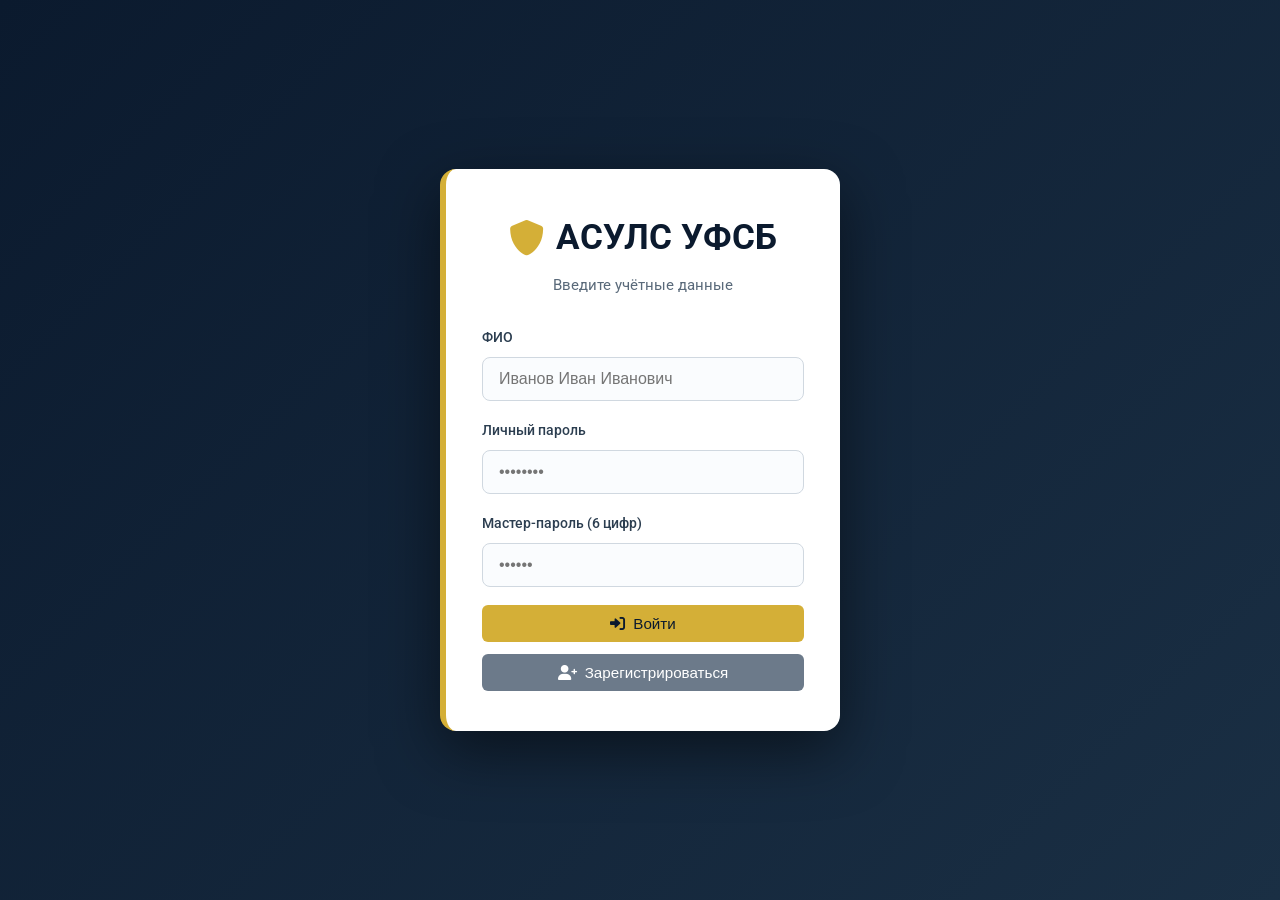
==== commit 1ec1a708: "Update index.html" ====
--- a/index.html
+++ b/index.html
@@ -3,7 +3,7 @@
 <head>
     <meta charset="UTF-8" />
     <meta name="viewport" content="width=device-width, initial-scale=1.0" />
-    <title>АСУЛС ТУ ФСБ</title>
+    <title>АСУЛС УФСБ</title>
     <!-- Font Awesome -->
     <link rel="stylesheet" href="https://cdnjs.cloudflare.com/ajax/libs/font-awesome/6.0.0-beta3/css/all.min.css" />
     <!-- Google Font -->
@@ -26,7 +26,7 @@
         <div class="login-card">
             <div class="login-logo">
                 <i class="fas fa-shield-alt"></i>
-                <span>АСУЛС ТУ ФСБ</span>
+                <span>АСУЛС УФСБ</span>
             </div>
             <p class="login-sub">Введите учётные данные</p>
             <form id="loginForm" class="login-form">
@@ -83,7 +83,7 @@
             <div class="container header__inner">
                 <div class="header__logo">
                     <i class="fas fa-shield-alt"></i>
-                    <span>АСУЛС ТУ ФСБ</span>
+                    <span>АСУЛС УФСБ</span>
                 </div>
                 <div class="header__actions">
                     <span id="userDisplay" class="user-display"></span>
@@ -357,13 +357,13 @@
 
         <footer class="footer">
             <div class="container">
-                <p>© 2026 АСУЛС ТУ ФСБ. Все данные хранятся в Firebase.</p>
+                <p>© 2026 АСУЛС УФСБ. Все данные хранятся в Firebase.</p>
             </div>
         </footer>
 
     </div> <!-- конец #appContent -->
 
-    <!-- ОСТАЛЬНЫЕ МОДАЛКИ (смена пароля, групповое действие) -->
+    <!-- ОСТАЛЬНЫЕ МОДАЛКИ -->
     <div id="changePasswordModal" class="modal" style="display:none;">
         <div class="modal-content">
             <span class="modal-close" id="modalClose">&times;</span>
--- a/style.css
+++ b/style.css
@@ -619,3 +619,37 @@
         margin-left: 0 !important;
     }
 }
+
+/* ===== УПРАВЛЕНИЕ ПОЛЬЗОВАТЕЛЯМИ ===== */
+#usersSection .card {
+    border-left-color: #8e44ad;
+}
+#usersSection .card__title i {
+    color: #8e44ad;
+}
+#usersTable td:last-child {
+    display: flex;
+    gap: 8px;
+    flex-wrap: wrap;
+}
+.btn-icon.role {
+    color: #8e44ad;
+}
+.btn-icon.role:hover {
+    background: #f4ecf7;
+    color: #6c3483;
+}
+.role-badge {
+    display: inline-block;
+    padding: 2px 12px;
+    border-radius: 12px;
+    font-size: 0.8rem;
+    font-weight: 500;
+    color: #fff;
+}
+.role-badge.admin {
+    background: #2ecc71;
+}
+.role-badge.user {
+    background: #7f8c8d;
+}
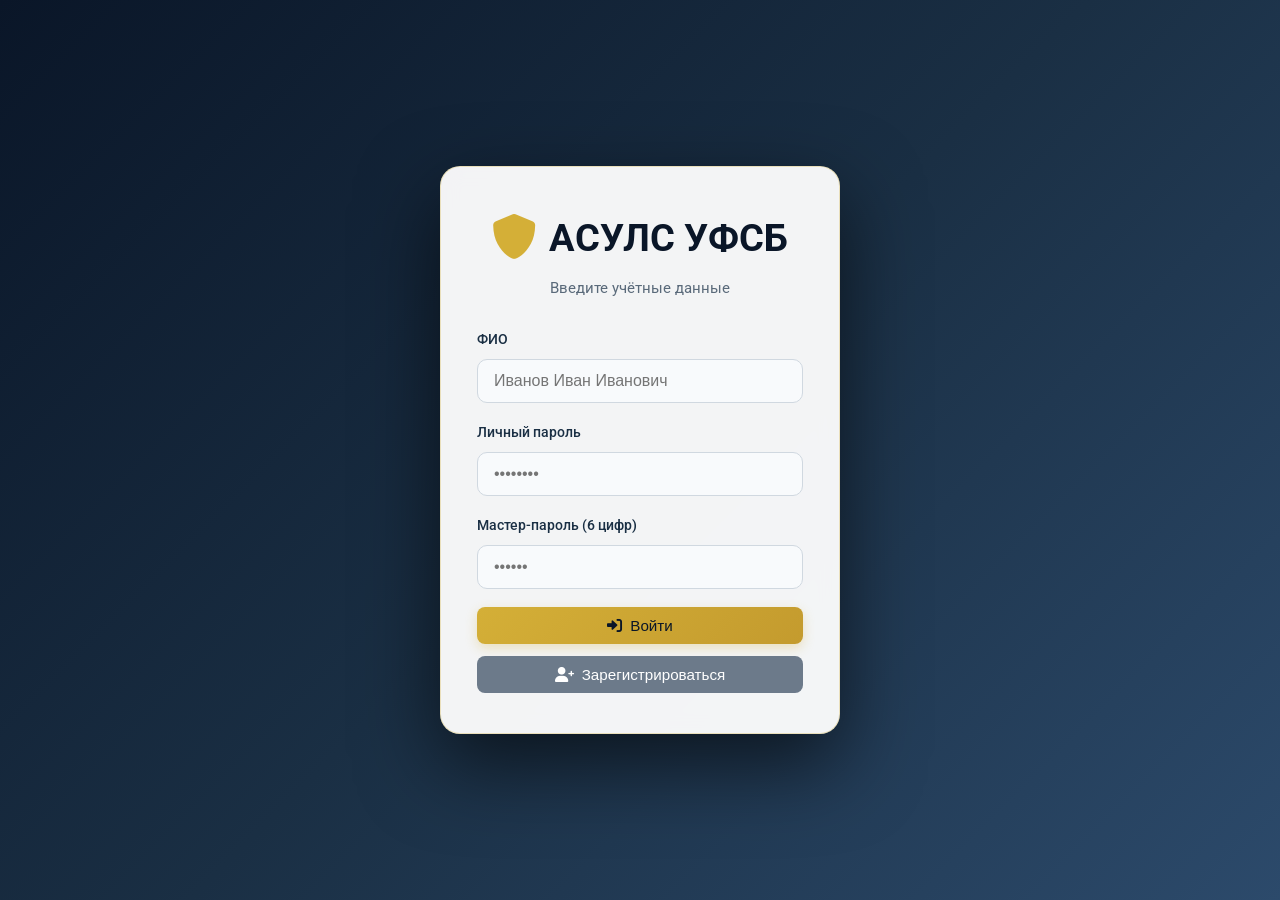
==== commit abba687f: "Update index.html" ====
--- a/index.html
+++ b/index.html
@@ -185,7 +185,7 @@
                     </div>
                 </section>
 
-                <!-- ФОРМА ДОБАВЛЕНИЯ/РЕДАКТИРОВАНИЯ -->
+                <!-- ФОРМА ДОБАВЛЕНИЯ -->
                 <section class="card" id="formCard">
                     <h2 class="card__title">
                         <i class="fas fa-user-plus"></i>
@@ -290,7 +290,6 @@
                         <table id="employeeTable">
                             <thead>
                                 <tr>
-                                    <th><input type="checkbox" id="selectAll" /></th>
                                     <th>Фото</th>
                                     <th>ФИО</th>
                                     <th>Подразделение</th>
--- a/style.css
+++ b/style.css
@@ -9,37 +9,59 @@
     background: #eef2f7;
     color: #1e2a3a;
     line-height: 1.6;
+    min-height: 100vh;
 }
 .container {
     max-width: 1300px;
     margin: 0 auto;
     padding: 0 20px;
 }
+::-webkit-scrollbar {
+    width: 8px;
+}
+::-webkit-scrollbar-track {
+    background: #eef2f7;
+}
+::-webkit-scrollbar-thumb {
+    background: #d4af37;
+    border-radius: 4px;
+}
 
 /* ===== ЭКРАН ВХОДА ===== */
 .login-screen {
     position: fixed;
     top: 0; left: 0; right: 0; bottom: 0;
-    background: linear-gradient(135deg, #0b1a2e 0%, #1a2f44 100%);
+    background: linear-gradient(135deg, #0a1628 0%, #1a2f44 50%, #2c4a6b 100%);
     display: flex;
     align-items: center;
     justify-content: center;
     z-index: 9999;
+    animation: gradientShift 15s ease infinite;
+}
+@keyframes gradientShift {
+    0% { background-position: 0% 50%; }
+    50% { background-position: 100% 50%; }
+    100% { background-position: 0% 50%; }
 }
 .login-card {
-    background: #ffffff;
+    background: rgba(255,255,255,0.95);
+    backdrop-filter: blur(10px);
     padding: 40px 36px;
-    border-radius: 16px;
-    box-shadow: 0 20px 60px rgba(0,0,0,0.5);
+    border-radius: 20px;
+    box-shadow: 0 30px 80px rgba(0,0,0,0.6);
     width: 100%;
     max-width: 400px;
     text-align: center;
-    border-left: 6px solid #d4af37;
+    border: 1px solid rgba(212, 175, 55, 0.3);
+    transition: transform 0.3s;
+}
+.login-card:hover {
+    transform: translateY(-4px);
 }
 .login-logo {
-    font-size: 2.2rem;
+    font-size: 2.4rem;
     font-weight: 700;
-    color: #0b1a2e;
+    color: #0a1628;
     display: flex;
     align-items: center;
     justify-content: center;
@@ -48,6 +70,7 @@
 }
 .login-logo i {
     color: #d4af37;
+    font-size: 2.8rem;
 }
 .login-sub {
     color: #5a6a7a;
@@ -62,20 +85,22 @@
     display: block;
     font-weight: 500;
     font-size: 0.9rem;
+    color: #1a2f44;
     margin-bottom: 4px;
 }
 .login-form .form-group input {
     width: 100%;
     padding: 12px 16px;
     border: 1px solid #d0d8e0;
-    border-radius: 8px;
+    border-radius: 10px;
     font-size: 1rem;
-    transition: border 0.2s;
+    background: #f8fafc;
+    transition: border 0.3s, box-shadow 0.3s;
 }
 .login-form .form-group input:focus {
     border-color: #d4af37;
     outline: none;
-    box-shadow: 0 0 0 3px rgba(212, 175, 55, 0.25);
+    box-shadow: 0 0 0 4px rgba(212, 175, 55, 0.2);
 }
 .btn--full {
     width: 100%;
@@ -84,7 +109,7 @@
     font-size: 1.1rem;
 }
 .login-error {
-    color: #b33c3c;
+    color: #e74c3c;
     margin-top: 14px;
     font-weight: 500;
 }
@@ -96,7 +121,7 @@
     gap: 8px;
     padding: 10px 20px;
     border: none;
-    border-radius: 6px;
+    border-radius: 8px;
     font-weight: 500;
     font-size: 0.95rem;
     cursor: pointer;
@@ -104,22 +129,22 @@
     text-decoration: none;
 }
 .btn--gold {
-    background: #d4af37;
-    color: #0b1a2e;
+    background: linear-gradient(135deg, #d4af37, #c49b2e);
+    color: #0a1628;
+    box-shadow: 0 4px 12px rgba(212, 175, 55, 0.3);
 }
 .btn--gold:hover {
-    background: #c49b2e;
     transform: translateY(-2px);
-    box-shadow: 0 4px 10px rgba(212, 175, 55, 0.4);
+    box-shadow: 0 8px 20px rgba(212, 175, 55, 0.4);
 }
 .btn--primary {
-    background: #1a3a5c;
+    background: linear-gradient(135deg, #1a3a5c, #0f2a44);
     color: #fff;
+    box-shadow: 0 4px 12px rgba(26, 58, 92, 0.3);
 }
 .btn--primary:hover {
-    background: #0f2a44;
     transform: translateY(-2px);
-    box-shadow: 0 4px 10px rgba(26, 58, 92, 0.4);
+    box-shadow: 0 8px 20px rgba(26, 58, 92, 0.4);
 }
 .btn--secondary {
     background: #6c7a8a;
@@ -147,10 +172,10 @@
 
 /* ===== ШАПКА ===== */
 .header {
-    background: linear-gradient(135deg, #0b1a2e 0%, #1a2f44 100%);
+    background: linear-gradient(135deg, #0a1628 0%, #1a2f44 100%);
     border-bottom: 3px solid #d4af37;
-    padding: 16px 0;
-    box-shadow: 0 4px 12px rgba(0, 0, 0, 0.3);
+    padding: 14px 0;
+    box-shadow: 0 4px 20px rgba(0,0,0,0.2);
 }
 .header__inner {
     display: flex;
@@ -167,10 +192,11 @@
     font-weight: 700;
     color: #ffffff;
     letter-spacing: 1px;
+    text-shadow: 0 2px 4px rgba(0,0,0,0.3);
 }
 .header__logo i {
     color: #d4af37;
-    font-size: 2.2rem;
+    font-size: 2.4rem;
 }
 .header__actions {
     display: flex;
@@ -183,9 +209,10 @@
     font-weight: 500;
     font-size: 0.95rem;
     margin-right: 8px;
-    padding: 4px 12px;
-    background: rgba(255,255,255,0.1);
+    padding: 6px 14px;
+    background: rgba(255,255,255,0.08);
     border-radius: 20px;
+    border: 1px solid rgba(212, 175, 55, 0.2);
 }
 
 /* ===== КАРТОЧКИ ===== */
@@ -197,15 +224,19 @@
 }
 .card {
     background: #ffffff;
-    border-radius: 12px;
+    border-radius: 16px;
     padding: 28px 30px;
-    box-shadow: 0 8px 24px rgba(0, 0, 0, 0.08);
-    border-left: 4px solid #d4af37;
+    box-shadow: 0 8px 30px rgba(0, 0, 0, 0.06);
+    border-left: 5px solid #d4af37;
+    transition: box-shadow 0.3s, transform 0.2s;
+}
+.card:hover {
+    box-shadow: 0 12px 40px rgba(0, 0, 0, 0.1);
 }
 .card__title {
     font-size: 1.5rem;
     font-weight: 500;
-    color: #0b1a2e;
+    color: #0a1628;
     margin-bottom: 20px;
     display: flex;
     align-items: center;
@@ -214,6 +245,7 @@
 }
 .card__title i {
     color: #d4af37;
+    font-size: 1.8rem;
 }
 
 /* ===== СТАТИСТИКА ===== */
@@ -226,12 +258,16 @@
 .stat-item {
     background: #f8fafc;
     padding: 16px 20px;
-    border-radius: 8px;
+    border-radius: 12px;
     border-left: 4px solid #d4af37;
     text-align: center;
+    transition: background 0.3s;
+}
+.stat-item:hover {
+    background: #f0f4fa;
 }
 .stat-icon {
-    font-size: 2rem;
+    font-size: 2.2rem;
     display: block;
     margin-bottom: 6px;
 }
@@ -241,12 +277,11 @@
     display: block;
 }
 .stat-value {
-    font-size: 1.4rem;
+    font-size: 1.6rem;
     font-weight: 700;
-    color: #0b1a2e;
+    color: #0a1628;
     display: block;
-    line-height: 1.8;
-    white-space: normal;
+    line-height: 1.4;
 }
 
 /* Карточки категорий */
@@ -268,13 +303,17 @@
 }
 .stat-card-item {
     background: #f8fafc;
-    border-radius: 8px;
+    border-radius: 10px;
     padding: 10px 16px;
     min-width: 90px;
     text-align: center;
     border-left: 4px solid #d4af37;
-    box-shadow: 0 2px 4px rgba(0,0,0,0.05);
-    flex: 0 0 auto;
+    box-shadow: 0 2px 8px rgba(0,0,0,0.04);
+    transition: transform 0.2s, box-shadow 0.2s;
+}
+.stat-card-item:hover {
+    transform: translateY(-2px);
+    box-shadow: 0 4px 16px rgba(0,0,0,0.08);
 }
 .stat-card-item .stat-card-label {
     display: block;
@@ -286,7 +325,7 @@
     display: block;
     font-size: 1.6rem;
     font-weight: 700;
-    color: #0b1a2e;
+    color: #0a1628;
     line-height: 1.4;
 }
 
@@ -333,28 +372,28 @@
 .form-group select {
     padding: 10px 14px;
     border: 1px solid #d0d8e0;
-    border-radius: 6px;
+    border-radius: 8px;
     font-size: 0.95rem;
     background: #fafcfe;
-    transition: border 0.2s, box-shadow 0.2s;
+    transition: border 0.3s, box-shadow 0.3s;
 }
 .form-group input:focus,
 .form-group select:focus {
     outline: none;
     border-color: #d4af37;
-    box-shadow: 0 0 0 3px rgba(212, 175, 55, 0.25);
+    box-shadow: 0 0 0 4px rgba(212, 175, 55, 0.15);
 }
 .form-group input.error {
-    border-color: #b33c3c !important;
-    box-shadow: 0 0 0 3px rgba(179, 60, 60, 0.2) !important;
+    border-color: #e74c3c !important;
+    box-shadow: 0 0 0 4px rgba(231, 76, 60, 0.15) !important;
 }
 .form-group input.success {
     border-color: #2ecc71 !important;
-    box-shadow: 0 0 0 3px rgba(46, 204, 113, 0.2) !important;
+    box-shadow: 0 0 0 4px rgba(46, 204, 113, 0.15) !important;
 }
 .validation-message {
     font-size: 0.8rem;
-    color: #b33c3c;
+    color: #e74c3c;
     min-height: 18px;
 }
 
@@ -366,6 +405,8 @@
     width: 100%;
     border-collapse: collapse;
     font-size: 0.95rem;
+    border-radius: 10px;
+    overflow: hidden;
 }
 table thead {
     background: #1a2f44;
@@ -374,13 +415,16 @@
 table th {
     padding: 14px 12px;
     text-align: left;
-    font-weight: 500;
+    font-weight: 600;
     letter-spacing: 0.3px;
 }
 table td {
     padding: 12px 12px;
     border-bottom: 1px solid #e9edf2;
     vertical-align: middle;
+}
+table tbody tr {
+    transition: background 0.2s;
 }
 table tbody tr:hover {
     background: #f5f8fc;
@@ -453,7 +497,7 @@
     font-size: 1.2rem;
     cursor: pointer;
     padding: 4px 8px;
-    border-radius: 4px;
+    border-radius: 6px;
     transition: background 0.2s, color 0.2s;
 }
 .btn-icon.edit {
@@ -461,7 +505,7 @@
 }
 .btn-icon.edit:hover {
     background: #e0e9f2;
-    color: #0b1a2e;
+    color: #0a1628;
 }
 .btn-icon.copy {
     color: #f39c12;
@@ -488,6 +532,13 @@
     color: #8e44ad;
 }
 .btn-icon.report:hover {
+    background: #f4ecf7;
+    color: #6c3483;
+}
+.btn-icon.role {
+    color: #8e44ad;
+}
+.btn-icon.role:hover {
     background: #f4ecf7;
     color: #6c3483;
 }
@@ -502,23 +553,29 @@
     box-shadow: 0 0 10px rgba(0,0,0,0.3);
 }
 
-/* ===== МОДАЛКИ ===== */
+/* ===== МОДАЛЬНЫЕ ОКНА ===== */
 .modal {
     position: fixed;
     top: 0; left: 0; right: 0; bottom: 0;
     background: rgba(0,0,0,0.6);
+    backdrop-filter: blur(4px);
     display: flex;
     align-items: center;
     justify-content: center;
     z-index: 10000;
+    animation: fadeIn 0.3s;
+}
+@keyframes fadeIn {
+    from { opacity: 0; transform: scale(0.95); }
+    to { opacity: 1; transform: scale(1); }
 }
 .modal-content {
     background: #fff;
     padding: 32px 36px;
-    border-radius: 16px;
+    border-radius: 20px;
     max-width: 440px;
     width: 100%;
-    box-shadow: 0 20px 60px rgba(0,0,0,0.4);
+    box-shadow: 0 30px 80px rgba(0,0,0,0.4);
     position: relative;
 }
 .modal-close {
@@ -538,7 +595,7 @@
     display: flex;
     align-items: center;
     gap: 10px;
-    color: #0b1a2e;
+    color: #0a1628;
 }
 .modal-content .form-group {
     margin-bottom: 16px;
@@ -552,7 +609,7 @@
     max-height: 200px;
     overflow-y: auto;
     border: 1px solid #e9edf2;
-    border-radius: 6px;
+    border-radius: 8px;
     padding: 8px;
 }
 .user-item {
@@ -577,9 +634,36 @@
     color: #a12a2a;
 }
 
+/* ===== УПРАВЛЕНИЕ ПОЛЬЗОВАТЕЛЯМИ ===== */
+#usersSection .card {
+    border-left-color: #8e44ad;
+}
+#usersSection .card__title i {
+    color: #8e44ad;
+}
+#usersTable td:last-child {
+    display: flex;
+    gap: 8px;
+    flex-wrap: wrap;
+}
+.role-badge {
+    display: inline-block;
+    padding: 2px 14px;
+    border-radius: 20px;
+    font-size: 0.8rem;
+    font-weight: 500;
+    color: #fff;
+}
+.role-badge.admin {
+    background: #2ecc71;
+}
+.role-badge.user {
+    background: #7f8c8d;
+}
+
 /* ===== ПОДВАЛ ===== */
 .footer {
-    background: #0b1a2e;
+    background: #0a1628;
     color: #9aabb8;
     text-align: center;
     padding: 20px 0;
@@ -588,7 +672,7 @@
     font-size: 0.9rem;
 }
 
-/* ===== АДАПТИВ ===== */
+/* ===== АДАПТИВНОСТЬ ===== */
 @media (max-width: 768px) {
     .header__inner {
         flex-direction: column;
@@ -619,37 +703,3 @@
         margin-left: 0 !important;
     }
 }
-
-/* ===== УПРАВЛЕНИЕ ПОЛЬЗОВАТЕЛЯМИ ===== */
-#usersSection .card {
-    border-left-color: #8e44ad;
-}
-#usersSection .card__title i {
-    color: #8e44ad;
-}
-#usersTable td:last-child {
-    display: flex;
-    gap: 8px;
-    flex-wrap: wrap;
-}
-.btn-icon.role {
-    color: #8e44ad;
-}
-.btn-icon.role:hover {
-    background: #f4ecf7;
-    color: #6c3483;
-}
-.role-badge {
-    display: inline-block;
-    padding: 2px 12px;
-    border-radius: 12px;
-    font-size: 0.8rem;
-    font-weight: 500;
-    color: #fff;
-}
-.role-badge.admin {
-    background: #2ecc71;
-}
-.role-badge.user {
-    background: #7f8c8d;
-}
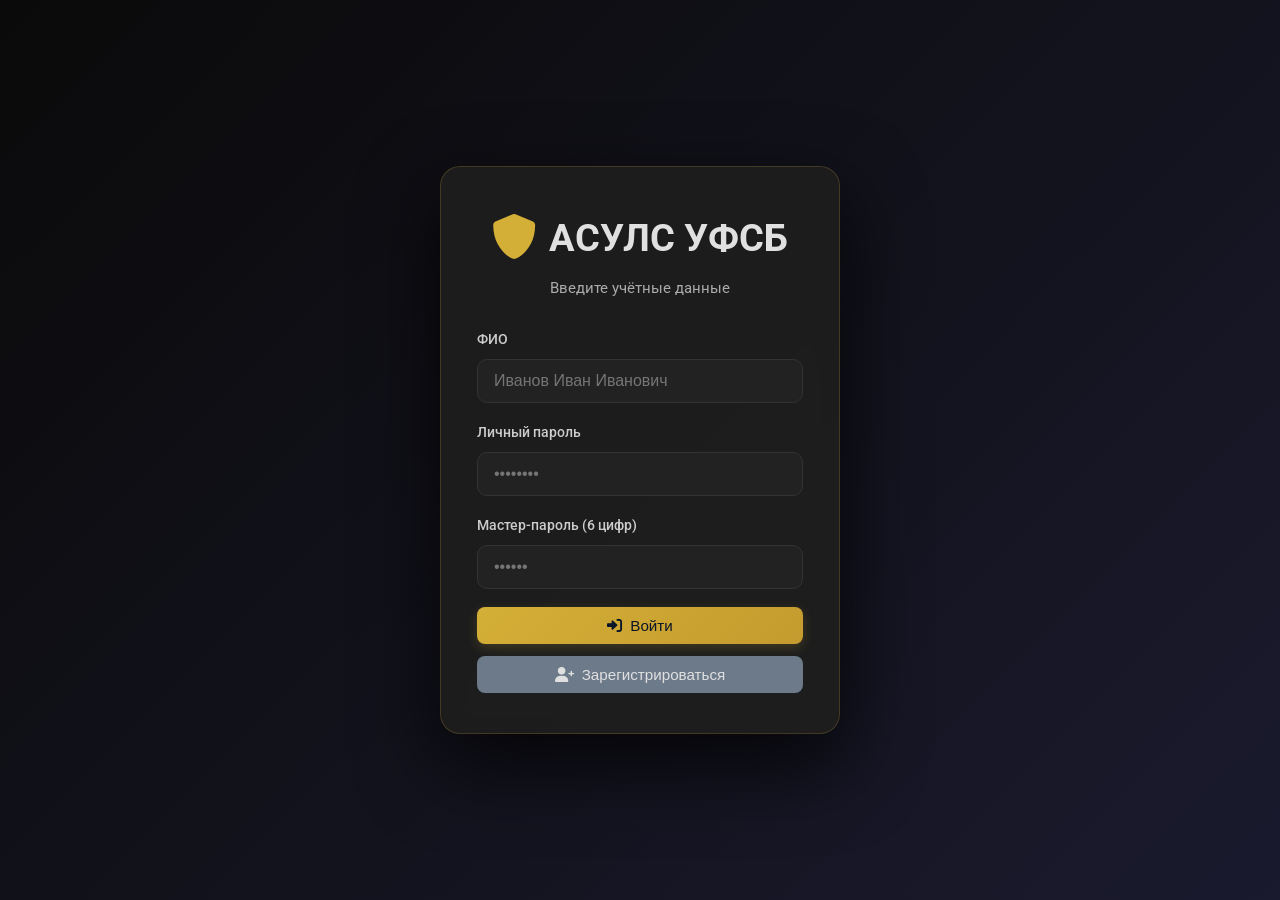
==== commit 80aa6055: "Update index.html" ====
--- a/index.html
+++ b/index.html
@@ -92,11 +92,11 @@
                     <button id="showEmployeesBtn" class="btn btn--gold" style="display:none;"><i class="fas fa-arrow-left"></i> Назад к сотрудникам</button>
                     <button id="deleteAllBtn" class="btn btn--danger" style="display:none;"><i class="fas fa-trash-alt"></i> Очистить базу</button>
                     <button id="logoutBtn" class="btn btn--secondary"><i class="fas fa-sign-out-alt"></i> Выйти</button>
-                    <button id="exportExcelBtn" class="btn btn--gold"><i class="fas fa-file-excel"></i> Excel</button>
-                    <button id="importExcelBtn" class="btn btn--gold"><i class="fas fa-file-import"></i> Импорт</button>
+                    <button id="exportExcelBtn" class="btn btn--gold"><i class="fas fa-file-excel"></i> Экспорт Excel</button>
+                    <button id="importExcelBtn" class="btn btn--gold"><i class="fas fa-file-import"></i> Импорт Excel</button>
                     <input type="file" id="importExcelInput" accept=".xlsx,.xls" style="display:none" />
-                    <button id="exportJsonBtn" class="btn btn--gold"><i class="fas fa-file-export"></i> JSON</button>
-                    <button id="importJsonBtn" class="btn btn--gold"><i class="fas fa-file-import"></i> JSON</button>
+                    <button id="exportJsonBtn" class="btn btn--gold"><i class="fas fa-file-export"></i> Экспорт JSON</button>
+                    <button id="importJsonBtn" class="btn btn--gold"><i class="fas fa-file-import"></i> Импорт JSON</button>
                     <input type="file" id="importJsonInput" accept=".json" style="display:none" />
                     <button id="summaryReportBtn" class="btn btn--gold"><i class="fas fa-print"></i> Сводный отчёт</button>
                 </div>
@@ -177,7 +177,7 @@
                         </div>
                         <div class="form-group">
                             <label for="searchInput">Поиск</label>
-                            <input type="text" id="searchInput" placeholder="Введите текст..." />
+                            <input type="text" id="searchInput" placeholder="Введите text..." />
                         </div>
                         <div class="form-group filter-actions">
                             <button id="clearFiltersBtn" class="btn btn--secondary"><i class="fas fa-undo"></i> Сбросить</button>
@@ -190,7 +190,7 @@
                     <h2 class="card__title">
                         <i class="fas fa-user-plus"></i>
                         <span id="formTitle">Добавить сотрудника</span>
-                        <label style="margin-left:auto; font-size:0.9rem; font-weight:400; display:flex; align-items:center; gap:6px;">
+                        <label style="margin-left:auto; font-size:0.9rem; font-weight:400; display:flex; align-items:center; gap:6px; cursor:pointer;">
                             <input type="checkbox" id="quickModeCheck" checked /> Быстрая форма
                         </label>
                     </h2>
@@ -259,7 +259,7 @@
                                     <label for="photo">Фото сотрудника</label>
                                     <input type="file" id="photo" accept="image/*" />
                                     <div id="photoPreview" style="margin-top:8px; display:none;">
-                                        <img id="photoPreviewImg" src="#" alt="Предпросмотр" style="max-width:100px; max-height:100px; border-radius:6px; border:1px solid #d0d8e0;" />
+                                        <img id="photoPreviewImg" src="#" alt="Предпросмотр" style="max-width:100px; max-height:100px; border-radius:6px; border:1px solid #d0d8e0; object-fit:cover;" />
                                         <button type="button" id="removePhotoBtn" class="btn btn--secondary" style="padding:4px 10px; font-size:0.8rem; margin-top:4px;">Удалить фото</button>
                                     </div>
                                 </div>
@@ -290,6 +290,7 @@
                         <table id="employeeTable">
                             <thead>
                                 <tr>
+                                    <th style="width: 40px; text-align: center;"><input type="checkbox" id="selectAllCheck" /></th>
                                     <th>Фото</th>
                                     <th>ФИО</th>
                                     <th>Подразделение</th>
--- a/style.css
+++ b/style.css
@@ -6,8 +6,8 @@
 }
 body {
     font-family: 'Roboto', sans-serif;
-    background: #eef2f7;
-    color: #1e2a3a;
+    background: #121212;
+    color: #e0e0e0;
     line-height: 1.6;
     min-height: 100vh;
 }
@@ -20,7 +20,7 @@
     width: 8px;
 }
 ::-webkit-scrollbar-track {
-    background: #eef2f7;
+    background: #1e1e1e;
 }
 ::-webkit-scrollbar-thumb {
     background: #d4af37;
@@ -31,37 +31,27 @@
 .login-screen {
     position: fixed;
     top: 0; left: 0; right: 0; bottom: 0;
-    background: linear-gradient(135deg, #0a1628 0%, #1a2f44 50%, #2c4a6b 100%);
+    background: linear-gradient(135deg, #0a0a0a 0%, #1a1a2e 100%);
     display: flex;
     align-items: center;
     justify-content: center;
     z-index: 9999;
-    animation: gradientShift 15s ease infinite;
-}
-@keyframes gradientShift {
-    0% { background-position: 0% 50%; }
-    50% { background-position: 100% 50%; }
-    100% { background-position: 0% 50%; }
 }
 .login-card {
-    background: rgba(255,255,255,0.95);
+    background: rgba(30, 30, 30, 0.95);
     backdrop-filter: blur(10px);
     padding: 40px 36px;
     border-radius: 20px;
-    box-shadow: 0 30px 80px rgba(0,0,0,0.6);
+    box-shadow: 0 30px 80px rgba(0,0,0,0.8);
     width: 100%;
     max-width: 400px;
     text-align: center;
-    border: 1px solid rgba(212, 175, 55, 0.3);
-    transition: transform 0.3s;
-}
-.login-card:hover {
-    transform: translateY(-4px);
+    border: 1px solid rgba(212, 175, 55, 0.2);
 }
 .login-logo {
     font-size: 2.4rem;
     font-weight: 700;
-    color: #0a1628;
+    color: #e0e0e0;
     display: flex;
     align-items: center;
     justify-content: center;
@@ -73,7 +63,7 @@
     font-size: 2.8rem;
 }
 .login-sub {
-    color: #5a6a7a;
+    color: #aaaaaa;
     margin-bottom: 28px;
     font-size: 0.95rem;
 }
@@ -85,22 +75,23 @@
     display: block;
     font-weight: 500;
     font-size: 0.9rem;
-    color: #1a2f44;
+    color: #cccccc;
     margin-bottom: 4px;
 }
 .login-form .form-group input {
     width: 100%;
     padding: 12px 16px;
-    border: 1px solid #d0d8e0;
+    border: 1px solid #333;
     border-radius: 10px;
     font-size: 1rem;
-    background: #f8fafc;
+    background: #222;
+    color: #e0e0e0;
     transition: border 0.3s, box-shadow 0.3s;
 }
 .login-form .form-group input:focus {
     border-color: #d4af37;
     outline: none;
-    box-shadow: 0 0 0 4px rgba(212, 175, 55, 0.2);
+    box-shadow: 0 0 0 4px rgba(212, 175, 55, 0.15);
 }
 .btn--full {
     width: 100%;
@@ -131,11 +122,11 @@
 .btn--gold {
     background: linear-gradient(135deg, #d4af37, #c49b2e);
     color: #0a1628;
-    box-shadow: 0 4px 12px rgba(212, 175, 55, 0.3);
+    box-shadow: 0 4px 12px rgba(212, 175, 55, 0.2);
 }
 .btn--gold:hover {
     transform: translateY(-2px);
-    box-shadow: 0 8px 20px rgba(212, 175, 55, 0.4);
+    box-shadow: 0 8px 20px rgba(212, 175, 55, 0.3);
 }
 .btn--primary {
     background: linear-gradient(135deg, #1a3a5c, #0f2a44);
@@ -147,11 +138,11 @@
     box-shadow: 0 8px 20px rgba(26, 58, 92, 0.4);
 }
 .btn--secondary {
-    background: #6c7a8a;
-    color: #fff;
+    background: #444;
+    color: #e0e0e0;
 }
 .btn--secondary:hover {
-    background: #5a6877;
+    background: #555;
     transform: translateY(-2px);
 }
 .btn--danger {
@@ -172,10 +163,10 @@
 
 /* ===== ШАПКА ===== */
 .header {
-    background: linear-gradient(135deg, #0a1628 0%, #1a2f44 100%);
+    background: #1a1a2e;
     border-bottom: 3px solid #d4af37;
     padding: 14px 0;
-    box-shadow: 0 4px 20px rgba(0,0,0,0.2);
+    box-shadow: 0 4px 20px rgba(0,0,0,0.5);
 }
 .header__inner {
     display: flex;
@@ -190,9 +181,8 @@
     gap: 12px;
     font-size: 1.8rem;
     font-weight: 700;
-    color: #ffffff;
+    color: #e0e0e0;
     letter-spacing: 1px;
-    text-shadow: 0 2px 4px rgba(0,0,0,0.3);
 }
 .header__logo i {
     color: #d4af37;
@@ -210,7 +200,7 @@
     font-size: 0.95rem;
     margin-right: 8px;
     padding: 6px 14px;
-    background: rgba(255,255,255,0.08);
+    background: rgba(255,255,255,0.05);
     border-radius: 20px;
     border: 1px solid rgba(212, 175, 55, 0.2);
 }
@@ -223,20 +213,20 @@
     gap: 30px;
 }
 .card {
-    background: #ffffff;
+    background: #1e1e2e;
     border-radius: 16px;
     padding: 28px 30px;
-    box-shadow: 0 8px 30px rgba(0, 0, 0, 0.06);
+    box-shadow: 0 8px 30px rgba(0, 0, 0, 0.3);
     border-left: 5px solid #d4af37;
-    transition: box-shadow 0.3s, transform 0.2s;
+    transition: box-shadow 0.3s;
 }
 .card:hover {
-    box-shadow: 0 12px 40px rgba(0, 0, 0, 0.1);
+    box-shadow: 0 12px 40px rgba(0, 0, 0, 0.4);
 }
 .card__title {
     font-size: 1.5rem;
     font-weight: 500;
-    color: #0a1628;
+    color: #e0e0e0;
     margin-bottom: 20px;
     display: flex;
     align-items: center;
@@ -256,7 +246,7 @@
     margin-bottom: 20px;
 }
 .stat-item {
-    background: #f8fafc;
+    background: #2a2a3e;
     padding: 16px 20px;
     border-radius: 12px;
     border-left: 4px solid #d4af37;
@@ -264,7 +254,7 @@
     transition: background 0.3s;
 }
 .stat-item:hover {
-    background: #f0f4fa;
+    background: #33334a;
 }
 .stat-icon {
     font-size: 2.2rem;
@@ -273,25 +263,24 @@
 }
 .stat-label {
     font-size: 0.9rem;
-    color: #5a6a7a;
+    color: #aaaaaa;
     display: block;
 }
 .stat-value {
     font-size: 1.6rem;
     font-weight: 700;
-    color: #0a1628;
+    color: #e0e0e0;
     display: block;
     line-height: 1.4;
 }
 
-/* Карточки категорий */
 .stats-category {
     margin-top: 24px;
 }
 .stats-category-title {
     font-size: 1.1rem;
     font-weight: 600;
-    color: #1a2f44;
+    color: #d4af37;
     margin-bottom: 12px;
     border-bottom: 2px solid #d4af37;
     padding-bottom: 6px;
@@ -302,30 +291,30 @@
     gap: 10px;
 }
 .stat-card-item {
-    background: #f8fafc;
+    background: #2a2a3e;
     border-radius: 10px;
     padding: 10px 16px;
     min-width: 90px;
     text-align: center;
     border-left: 4px solid #d4af37;
-    box-shadow: 0 2px 8px rgba(0,0,0,0.04);
+    box-shadow: 0 2px 8px rgba(0,0,0,0.2);
     transition: transform 0.2s, box-shadow 0.2s;
 }
 .stat-card-item:hover {
     transform: translateY(-2px);
-    box-shadow: 0 4px 16px rgba(0,0,0,0.08);
+    box-shadow: 0 4px 16px rgba(0,0,0,0.3);
 }
 .stat-card-item .stat-card-label {
     display: block;
     font-size: 0.8rem;
-    color: #5a6a7a;
+    color: #aaaaaa;
     font-weight: 500;
 }
 .stat-card-item .stat-card-value {
     display: block;
     font-size: 1.6rem;
     font-weight: 700;
-    color: #0a1628;
+    color: #e0e0e0;
     line-height: 1.4;
 }
 
@@ -366,15 +355,16 @@
 .form-group label {
     font-size: 0.85rem;
     font-weight: 500;
-    color: #2c3e50;
+    color: #cccccc;
 }
 .form-group input,
 .form-group select {
     padding: 10px 14px;
-    border: 1px solid #d0d8e0;
+    border: 1px solid #333;
     border-radius: 8px;
     font-size: 0.95rem;
-    background: #fafcfe;
+    background: #222;
+    color: #e0e0e0;
     transition: border 0.3s, box-shadow 0.3s;
 }
 .form-group input:focus,
@@ -409,8 +399,8 @@
     overflow: hidden;
 }
 table thead {
-    background: #1a2f44;
-    color: #fff;
+    background: #1a1a2e;
+    color: #e0e0e0;
 }
 table th {
     padding: 14px 12px;
@@ -420,39 +410,128 @@
 }
 table td {
     padding: 12px 12px;
-    border-bottom: 1px solid #e9edf2;
+    border-bottom: 1px solid #2a2a3e;
     vertical-align: middle;
 }
 table tbody tr {
     transition: background 0.2s;
 }
 table tbody tr:hover {
-    background: #f5f8fc;
+    background: #2a2a3e;
 }
 table tbody tr:nth-child(even) {
-    background: #fafcfe;
+    background: #1a1a2e;
 }
 table tbody tr:nth-child(even):hover {
-    background: #f0f4fa;
-}
+    background: #2a2a3e;
+}
+
+/* ===== ЯЧЕЙКА С ДЕЙСТВИЯМИ – ЖЁСТКОЕ ВЫРАВНИВАНИЕ В ОДНУ СТРОКУ ===== */
 table td:last-child {
     display: flex;
-    gap: 8px;
-    flex-wrap: wrap;
-}
-table td:first-child {
-    width: 40px;
-    text-align: center;
-}
-table td:first-child input[type="checkbox"] {
-    width: 18px;
-    height: 18px;
+    flex-wrap: nowrap;          /* запрещаем перенос на новую строку */
+    align-items: center;
+    justify-content: flex-start;
+    gap: 6px;
+    padding: 6px 8px;
+    min-width: 200px;           /* гарантируем место для всех кнопок */
+    white-space: nowrap;
+}
+
+/* ===== ЕДИНЫЙ СТИЛЬ ДЛЯ ВСЕХ КНОПОК-ИКОНОК ===== */
+.btn-icon {
+    display: inline-flex;
+    align-items: center;
+    justify-content: center;
+    flex: 0 0 auto;             /* запрещаем сжатие */
+    width: 32px;
+    height: 32px;
+    padding: 0;
+    margin: 0;
+    background: transparent;
+    border: none;
+    border-radius: 6px;
+    font-size: 1.15rem;
     cursor: pointer;
-}
-#selectAll {
-    width: 18px;
-    height: 18px;
-    cursor: pointer;
+    transition: all 0.2s ease;
+    color: #aaaaaa;
+    text-decoration: none;
+}
+.btn-icon:hover {
+    background: rgba(255,255,255,0.08);
+    transform: scale(1.1);
+}
+.btn-icon:disabled {
+    opacity: 0.4;
+    cursor: not-allowed;
+    transform: none !important;
+}
+
+/* Цвета для разных действий */
+.btn-icon.edit {
+    color: #d4af37;
+}
+.btn-icon.edit:hover {
+    background: rgba(212, 175, 55, 0.15);
+}
+.btn-icon.copy {
+    color: #f39c12;
+}
+.btn-icon.copy:hover {
+    background: rgba(243, 156, 18, 0.15);
+}
+.btn-icon.delete {
+    color: #e74c3c;
+}
+.btn-icon.delete:hover {
+    background: rgba(231, 76, 60, 0.15);
+}
+.btn-icon.print {
+    color: #2ecc71;
+}
+.btn-icon.print:hover {
+    background: rgba(46, 204, 113, 0.15);
+}
+.btn-icon.report {
+    color: #9b59b6;
+}
+.btn-icon.report:hover {
+    background: rgba(155, 89, 182, 0.15);
+}
+.btn-icon.role {
+    color: #9b59b6;
+}
+.btn-icon.role:hover {
+    background: rgba(155, 89, 182, 0.15);
+}
+.btn-icon.save {
+    color: #2ecc71;
+}
+.btn-icon.save:hover {
+    background: rgba(46, 204, 113, 0.15);
+}
+.btn-icon.cancel {
+    color: #e74c3c;
+}
+.btn-icon.cancel:hover {
+    background: rgba(231, 76, 60, 0.15);
+}
+
+/* ===== INLINE-РЕДАКТИРОВАНИЕ ===== */
+.edit-row input,
+.edit-row select {
+    width: 100%;
+    padding: 6px 10px;
+    border: 1px solid #d4af37;
+    border-radius: 6px;
+    background: #222;
+    color: #e0e0e0;
+    font-size: 0.95rem;
+}
+.edit-row input:focus,
+.edit-row select:focus {
+    outline: none;
+    box-shadow: 0 0 0 3px rgba(212, 175, 55, 0.2);
 }
 
 /* ===== СТАТУС-ИКОНКИ ===== */
@@ -490,59 +569,6 @@
     font-weight: 500;
 }
 
-/* ===== КНОПКИ В ТАБЛИЦЕ ===== */
-.btn-icon {
-    background: transparent;
-    border: none;
-    font-size: 1.2rem;
-    cursor: pointer;
-    padding: 4px 8px;
-    border-radius: 6px;
-    transition: background 0.2s, color 0.2s;
-}
-.btn-icon.edit {
-    color: #1a3a5c;
-}
-.btn-icon.edit:hover {
-    background: #e0e9f2;
-    color: #0a1628;
-}
-.btn-icon.copy {
-    color: #f39c12;
-}
-.btn-icon.copy:hover {
-    background: #fef9e7;
-    color: #d68910;
-}
-.btn-icon.delete {
-    color: #b33c3c;
-}
-.btn-icon.delete:hover {
-    background: #fde8e8;
-    color: #a12a2a;
-}
-.btn-icon.print {
-    color: #2c6b3c;
-}
-.btn-icon.print:hover {
-    background: #e3f0e7;
-    color: #1a4a2a;
-}
-.btn-icon.report {
-    color: #8e44ad;
-}
-.btn-icon.report:hover {
-    background: #f4ecf7;
-    color: #6c3483;
-}
-.btn-icon.role {
-    color: #8e44ad;
-}
-.btn-icon.role:hover {
-    background: #f4ecf7;
-    color: #6c3483;
-}
-
 /* ===== ФОТО ===== */
 .photo-thumb {
     transition: transform 0.2s;
@@ -550,14 +576,14 @@
 }
 .photo-thumb:hover {
     transform: scale(1.5);
-    box-shadow: 0 0 10px rgba(0,0,0,0.3);
+    box-shadow: 0 0 10px rgba(0,0,0,0.5);
 }
 
 /* ===== МОДАЛЬНЫЕ ОКНА ===== */
 .modal {
     position: fixed;
     top: 0; left: 0; right: 0; bottom: 0;
-    background: rgba(0,0,0,0.6);
+    background: rgba(0,0,0,0.8);
     backdrop-filter: blur(4px);
     display: flex;
     align-items: center;
@@ -570,13 +596,14 @@
     to { opacity: 1; transform: scale(1); }
 }
 .modal-content {
-    background: #fff;
+    background: #1e1e2e;
     padding: 32px 36px;
     border-radius: 20px;
     max-width: 440px;
     width: 100%;
-    box-shadow: 0 30px 80px rgba(0,0,0,0.4);
+    box-shadow: 0 30px 80px rgba(0,0,0,0.6);
     position: relative;
+    color: #e0e0e0;
 }
 .modal-close {
     position: absolute;
@@ -588,14 +615,14 @@
     transition: color 0.2s;
 }
 .modal-close:hover {
-    color: #b33c3c;
+    color: #e74c3c;
 }
 .modal-content h3 {
     margin-bottom: 20px;
     display: flex;
     align-items: center;
     gap: 10px;
-    color: #0a1628;
+    color: #e0e0e0;
 }
 .modal-content .form-group {
     margin-bottom: 16px;
@@ -608,7 +635,7 @@
 #userList {
     max-height: 200px;
     overflow-y: auto;
-    border: 1px solid #e9edf2;
+    border: 1px solid #333;
     border-radius: 8px;
     padding: 8px;
 }
@@ -617,29 +644,29 @@
     justify-content: space-between;
     align-items: center;
     padding: 6px 4px;
-    border-bottom: 1px solid #f0f4fa;
+    border-bottom: 1px solid #2a2a3e;
 }
 .user-item .user-role {
     font-size: 0.8rem;
     color: #7a8a9e;
 }
 .user-item .user-del {
-    color: #b33c3c;
+    color: #e74c3c;
     cursor: pointer;
     background: none;
     border: none;
     font-size: 1rem;
 }
 .user-item .user-del:hover {
-    color: #a12a2a;
+    color: #e74c3c;
 }
 
 /* ===== УПРАВЛЕНИЕ ПОЛЬЗОВАТЕЛЯМИ ===== */
 #usersSection .card {
-    border-left-color: #8e44ad;
+    border-left-color: #9b59b6;
 }
 #usersSection .card__title i {
-    color: #8e44ad;
+    color: #9b59b6;
 }
 #usersTable td:last-child {
     display: flex;
@@ -663,8 +690,8 @@
 
 /* ===== ПОДВАЛ ===== */
 .footer {
-    background: #0a1628;
-    color: #9aabb8;
+    background: #1a1a2e;
+    color: #7a8a9e;
     text-align: center;
     padding: 20px 0;
     border-top: 2px solid #d4af37;
@@ -689,7 +716,9 @@
         grid-template-columns: 1fr;
     }
     table td:last-child {
+        flex-wrap: wrap;
         justify-content: center;
+        min-width: unset;
     }
     .login-card {
         padding: 28px 20px;
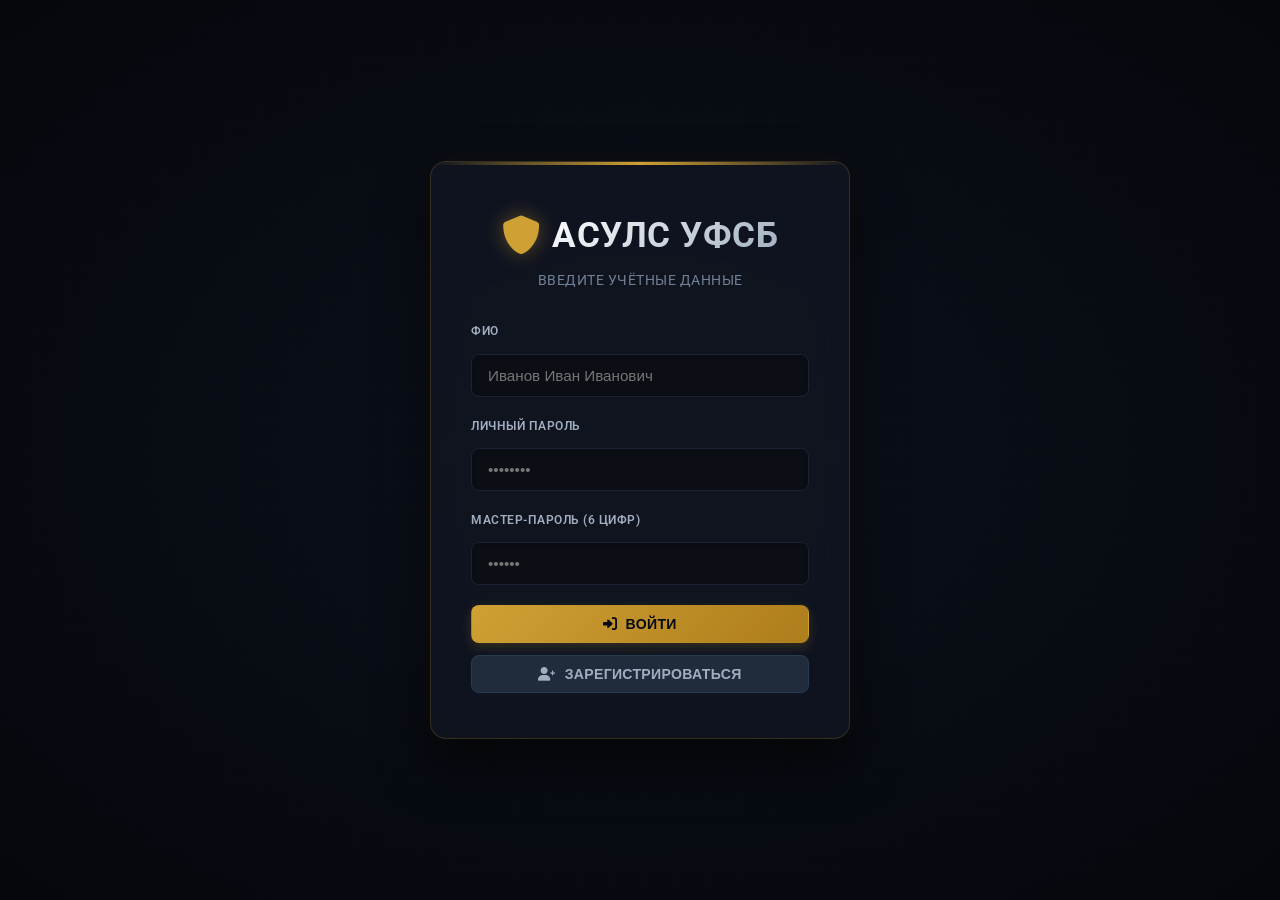
==== commit b2d13cab: "Update index.html" ====
--- a/index.html
+++ b/index.html
@@ -21,8 +21,24 @@
 </head>
 <body>
 
+    <!-- ЭКРАН ДЕШИФРОВАНИЯ И ЗАГРУЗКИ (Holographic Boot Overlay) -->
+    <div id="decryptingScreen" class="decrypting-screen" style="display: none;">
+        <div class="decrypting-container">
+            <div class="scanner-line"></div>
+            <div class="terminal-header">
+                <i class="fas fa-shield-alt"></i> АСУЛС УФСБ : СИСТЕМА БЕЗОПАСНОСТИ СВЯЗИ
+            </div>
+            <div class="terminal-body" id="terminalLog"></div>
+            <div class="cyber-progress-bar">
+                <div class="cyber-progress-fill" id="cyberProgressFill"></div>
+            </div>
+            <div class="percent-display" id="cyberPercent">0%</div>
+        </div>
+    </div>
+
     <!-- ЭКРАН ВХОДА -->
     <div id="loginScreen" class="login-screen">
+        <canvas id="loginMatrixCanvas" style="position: absolute; top:0; left:0; width:100%; height:100%; z-index:-1; pointer-events:none;"></canvas>
         <div class="login-card">
             <div class="login-logo">
                 <i class="fas fa-shield-alt"></i>
@@ -46,7 +62,7 @@
                 <div id="loginError" class="login-error" style="display:none;"></div>
             </form>
             <div style="margin-top:12px;">
-                <button id="registerBtn" class="btn btn--secondary btn--full" style="background:#6c7a8a;"><i class="fas fa-user-plus"></i> Зарегистрироваться</button>
+                <button id="registerBtn" class="btn btn--secondary btn--full" style="background:#202b3c; border-color:#2a3a50;"><i class="fas fa-user-plus"></i> Зарегистрироваться</button>
             </div>
         </div>
     </div>
@@ -86,6 +102,9 @@
                     <span>АСУЛС УФСБ</span>
                 </div>
                 <div class="header__actions">
+                    <button id="toggleSoundBtn" class="btn btn--secondary" style="padding: 10px 14px;" title="Звук терминала (Вкл/Выкл)">
+                        <i class="fas fa-volume-up"></i>
+                    </button>
                     <span id="userDisplay" class="user-display"></span>
                     <button id="changePasswordBtn" class="btn btn--gold"><i class="fas fa-key"></i> Сменить пароль</button>
                     <button id="manageUsersBtn" class="btn btn--gold" style="display:none;"><i class="fas fa-users-cog"></i> Управление</button>
@@ -112,25 +131,57 @@
                 <section class="card stats-card">
                     <h2 class="card__title"><i class="fas fa-chart-pie"></i> Статистика</h2>
                     <div class="stats-grid" id="statsContainer">
+                        <!-- Тактический радар HUD -->
+                        <div class="stat-item hud-radar-item">
+                            <div class="hud-radar">
+                                <svg viewBox="0 0 100 100" class="radar-svg">
+                                    <defs>
+                                        <radialGradient id="radarSweepGradient" cx="50%" cy="50%" r="50%" fx="50%" fy="50%">
+                                            <stop offset="0%" stop-color="#4299e1" stop-opacity="0.4" />
+                                            <stop offset="100%" stop-color="#4299e1" stop-opacity="0" />
+                                        </radialGradient>
+                                    </defs>
+                                    <circle cx="50" cy="50" r="45" class="radar-ring" />
+                                    <circle cx="50" cy="50" r="30" class="radar-ring" />
+                                    <circle cx="50" cy="50" r="15" class="radar-ring" />
+                                    <line x1="50" y1="5" x2="50" y2="95" class="radar-line" />
+                                    <line x1="5" y1="50" x2="95" y2="50" class="radar-line" />
+                                    <circle cx="50" cy="50" r="2" class="radar-center" />
+                                    <path d="M 50,50 L 50,5 A 45,45 0 0,1 82,18 Z" class="radar-sweep" fill="url(#radarSweepGradient)" />
+                                </svg>
+                            </div>
+                            <div style="display:flex; flex-direction:column; justify-content:center;">
+                                <span class="stat-label">Протокол наблюдения</span>
+                                <span class="stat-value" id="hudStatus" style="font-size:1.4rem; color:#4299e1; filter:drop-shadow(0 0 5px rgba(66,153,225,0.4)); font-weight:700;">АКТИВЕН</span>
+                            </div>
+                        </div>
                         <div class="stat-item">
-                            <i class="fas fa-users stat-icon" style="color:#2c6b3c;"></i>
-                            <span class="stat-label">Всего сотрудников</span>
-                            <span class="stat-value" id="totalCount">0</span>
+                            <i class="fas fa-users stat-icon" style="color:#48bb78;"></i>
+                            <div class="stat-info-container">
+                                <span class="stat-label">Всего сотрудников</span>
+                                <span class="stat-value" id="totalCount">0</span>
+                            </div>
                         </div>
                         <div class="stat-item">
                             <i class="fas fa-check-circle stat-icon" style="color:#2ecc71;"></i>
-                            <span class="stat-label">Действует</span>
-                            <span class="stat-value" id="activeCount">0</span>
+                            <div class="stat-info-container">
+                                <span class="stat-label">Действует</span>
+                                <span class="stat-value" id="activeCount">0</span>
+                            </div>
                         </div>
                         <div class="stat-item">
                             <i class="fas fa-clock stat-icon" style="color:#f1c40f;"></i>
-                            <span class="stat-label">Отпуск / Командировка</span>
-                            <span class="stat-value" id="inactiveCount">0</span>
+                            <div class="stat-info-container">
+                                <span class="stat-label">Отпуск / Командировка</span>
+                                <span class="stat-value" id="inactiveCount">0</span>
+                            </div>
                         </div>
                         <div class="stat-item">
                             <i class="fas fa-user-slash stat-icon" style="color:#95a5a6;"></i>
-                            <span class="stat-label">Уволен</span>
-                            <span class="stat-value" id="firedCount">0</span>
+                            <div class="stat-info-container">
+                                <span class="stat-label">Уволен</span>
+                                <span class="stat-value" id="firedCount">0</span>
+                            </div>
                         </div>
                     </div>
                     <div class="stats-category">
@@ -177,7 +228,7 @@
                         </div>
                         <div class="form-group">
                             <label for="searchInput">Поиск</label>
-                            <input type="text" id="searchInput" placeholder="Введите text..." />
+                            <input type="text" id="searchInput" placeholder="Введите текст..." />
                         </div>
                         <div class="form-group filter-actions">
                             <button id="clearFiltersBtn" class="btn btn--secondary"><i class="fas fa-undo"></i> Сбросить</button>
@@ -304,6 +355,17 @@
                         </table>
                     </div>
                 </section>
+
+                <!-- ЖУРНАЛ СИСТЕМНОЙ АКТИВНОСТИ -->
+                <section class="card activity-log-card">
+                    <h2 class="card__title">
+                        <i class="fas fa-terminal"></i> Протокол системной активности (СЛЕДОВАНИЕ СОБЫТИЙ)
+                        <button id="clearLogsBtn" class="btn btn--secondary" style="margin-left:auto; padding: 4px 10px; font-size:0.75rem;"><i class="fas fa-ban"></i> Очистить лог</button>
+                    </h2>
+                    <div class="terminal-body log-terminal" id="activityLogBox">
+                        <div class="terminal-line log-entry">[СИСТЕМА ИНИЦИАЛИЗИРОВАНА. МОНИТОРИНГ АКТИВЕН]</div>
+                    </div>
+                </section>
             </div>
 
             <!-- БЛОК УПРАВЛЕНИЯ ПОЛЬЗОВАТЕЛЯМИ (скрыт по умолчанию) -->
--- a/style.css
+++ b/style.css
@@ -1,705 +1,1315 @@
-/* ===== ОБЩИЕ ===== */
+/* ==========================================================================
+   АСУЛС УФСБ — ТАКТИЧЕСКИЙ ДИЗАЙН-ПАKЕТ
+   Премиальный темный интерфейс (Slate & Matte Gold) с элементами глассморфизма
+   ========================================================================== */
+
+/* ===== ОБЩИЕ СБРОСЫ И БАЗОВЫЕ НАСТРОЙКИ ===== */
 * {
     margin: 0;
     padding: 0;
     box-sizing: border-box;
 }
+
 body {
     font-family: 'Roboto', sans-serif;
-    background: #121212;
-    color: #e0e0e0;
+    background-color: #070a13;
+    /* Тонкое фоновое свечение в верхней части экрана */
+    background-image: radial-gradient(at 50% 0%, rgba(207, 161, 52, 0.08) 0%, transparent 60%);
+    background-attachment: fixed;
+    color: #e2e8f0;
     line-height: 1.6;
     min-height: 100vh;
-}
+    overflow-y: scroll;
+}
+
 .container {
-    max-width: 1300px;
+    max-width: 1400px;
     margin: 0 auto;
-    padding: 0 20px;
-}
+    padding: 0 24px;
+}
+
+/* ===== СОВРЕМЕННЫЙ СТИЛЬНЫЙ СКРОЛЛБАР ===== */
 ::-webkit-scrollbar {
     width: 8px;
+    height: 8px;
 }
 ::-webkit-scrollbar-track {
-    background: #1e1e1e;
+    background: #070a13;
 }
 ::-webkit-scrollbar-thumb {
-    background: #d4af37;
-    border-radius: 4px;
-}
-
-/* ===== ЭКРАН ВХОДА ===== */
+    background: #1b2336;
+    border-radius: 10px;
+    border: 2px solid #070a13;
+}
+::-webkit-scrollbar-thumb:hover {
+    background: #cfa134;
+}
+
+/* ===== ЭКРАН ВХОДА (Тактический шлюз) ===== */
 .login-screen {
     position: fixed;
     top: 0; left: 0; right: 0; bottom: 0;
-    background: linear-gradient(135deg, #0a0a0a 0%, #1a1a2e 100%);
+    background-color: #05070c;
+    /* Футуристическая сетка на фоне */
+    background-image: 
+        radial-gradient(at 50% 50%, rgba(20, 30, 48, 0.4) 0%, rgba(5, 7, 12, 0.95) 100%),
+        linear-gradient(rgba(207, 161, 52, 0.02) 1px, transparent 1px),
+        linear-gradient(90deg, rgba(207, 161, 52, 0.02) 1px, transparent 1px);
+    background-size: 100% 100%, 32px 30px, 32px 30px;
     display: flex;
     align-items: center;
     justify-content: center;
     z-index: 9999;
 }
+
 .login-card {
-    background: rgba(30, 30, 30, 0.95);
-    backdrop-filter: blur(10px);
-    padding: 40px 36px;
-    border-radius: 20px;
-    box-shadow: 0 30px 80px rgba(0,0,0,0.8);
+    background: rgba(17, 22, 34, 0.85);
+    backdrop-filter: blur(16px);
+    -webkit-backdrop-filter: blur(16px);
+    padding: 45px 40px;
+    border-radius: 16px;
+    box-shadow: 0 25px 50px rgba(0, 0, 0, 0.6), 0 0 30px rgba(207, 161, 52, 0.05);
     width: 100%;
-    max-width: 400px;
+    max-width: 420px;
     text-align: center;
-    border: 1px solid rgba(212, 175, 55, 0.2);
-}
+    border: 1px solid rgba(207, 161, 52, 0.2);
+    position: relative;
+    overflow: hidden;
+    animation: scaleIn 0.4s cubic-bezier(0.16, 1, 0.3, 1);
+}
+
+/* Золотая неоновая линия сверху карточки входа */
+.login-card::before {
+    content: '';
+    position: absolute;
+    top: 0; left: 0; right: 0;
+    height: 3px;
+    background: linear-gradient(90deg, transparent, #cfa134, transparent);
+}
+
 .login-logo {
-    font-size: 2.4rem;
+    font-size: 2.2rem;
     font-weight: 700;
-    color: #e0e0e0;
     display: flex;
     align-items: center;
     justify-content: center;
     gap: 12px;
-    margin-bottom: 8px;
-}
+    margin-bottom: 6px;
+    cursor: pointer;
+}
+
 .login-logo i {
-    color: #d4af37;
-    font-size: 2.8rem;
-}
+    color: #cfa134;
+    font-size: 2.4rem;
+    filter: drop-shadow(0 0 10px rgba(207, 161, 52, 0.4));
+    animation: pulseGlow 3s ease-in-out infinite;
+}
+
+/* Эффект глитча при наведении на щит */
+.login-logo:hover i {
+    animation: glitch 0.3s linear infinite;
+}
+
+.login-logo span {
+    background: linear-gradient(135deg, #ffffff 0%, #a0aec0 100%);
+    -webkit-background-clip: text;
+    -webkit-text-fill-color: transparent;
+    letter-spacing: 0.5px;
+}
+
 .login-sub {
-    color: #aaaaaa;
-    margin-bottom: 28px;
-    font-size: 0.95rem;
-}
+    color: #718096;
+    margin-bottom: 30px;
+    font-size: 0.9rem;
+    letter-spacing: 0.5px;
+    text-transform: uppercase;
+}
+
 .login-form .form-group {
     text-align: left;
-    margin-bottom: 18px;
-}
+    margin-bottom: 20px;
+}
+
 .login-form .form-group label {
     display: block;
-    font-weight: 500;
-    font-size: 0.9rem;
-    color: #cccccc;
-    margin-bottom: 4px;
-}
+    font-weight: 600;
+    font-size: 0.75rem;
+    color: #a0aec0;
+    margin-bottom: 6px;
+    text-transform: uppercase;
+    letter-spacing: 0.5px;
+}
+
 .login-form .form-group input {
     width: 100%;
     padding: 12px 16px;
-    border: 1px solid #333;
-    border-radius: 10px;
-    font-size: 1rem;
-    background: #222;
-    color: #e0e0e0;
-    transition: border 0.3s, box-shadow 0.3s;
-}
+    border: 1px solid #1b2336;
+    border-radius: 8px;
+    font-size: 0.95rem;
+    background: #0b0e14;
+    color: #ffffff;
+    transition: all 0.25s ease;
+    box-shadow: inset 0 2px 4px rgba(0,0,0,0.15);
+}
+
 .login-form .form-group input:focus {
-    border-color: #d4af37;
+    border-color: #cfa134;
     outline: none;
-    box-shadow: 0 0 0 4px rgba(212, 175, 55, 0.15);
-}
+    box-shadow: 0 0 0 3px rgba(207, 161, 52, 0.15), inset 0 2px 4px rgba(0,0,0,0.15);
+    background: #0f131d;
+}
+
 .btn--full {
     width: 100%;
     justify-content: center;
     padding: 14px;
-    font-size: 1.1rem;
-}
+    font-size: 1rem;
+    text-transform: uppercase;
+    letter-spacing: 0.5px;
+}
+
 .login-error {
-    color: #e74c3c;
+    color: #fc8181;
     margin-top: 14px;
-    font-weight: 500;
-}
-
-/* ===== КНОПКИ ===== */
+    font-weight: 600;
+    font-size: 0.9rem;
+    background: rgba(252, 129, 129, 0.1);
+    padding: 10px;
+    border-radius: 6px;
+    border: 1px solid rgba(252, 129, 129, 0.2);
+}
+
+/* ===== КНОПКИ (Premium Cyber-Tech) ===== */
 .btn {
     display: inline-flex;
     align-items: center;
+    justify-content: center;
     gap: 8px;
     padding: 10px 20px;
     border: none;
     border-radius: 8px;
-    font-weight: 500;
-    font-size: 0.95rem;
+    font-weight: 600;
+    font-size: 0.88rem;
     cursor: pointer;
-    transition: all 0.25s ease;
+    transition: all 0.2s cubic-bezier(0.4, 0, 0.2, 1);
     text-decoration: none;
-}
+    letter-spacing: 0.3px;
+    border: 1px solid transparent;
+}
+
 .btn--gold {
-    background: linear-gradient(135deg, #d4af37, #c49b2e);
-    color: #0a1628;
-    box-shadow: 0 4px 12px rgba(212, 175, 55, 0.2);
-}
+    background: linear-gradient(135deg, #cfa134, #ae7d1c);
+    color: #070a13;
+    box-shadow: 0 4px 12px rgba(207, 161, 52, 0.2);
+}
+
 .btn--gold:hover {
+    background: linear-gradient(135deg, #dfb246, #cfa134);
     transform: translateY(-2px);
-    box-shadow: 0 8px 20px rgba(212, 175, 55, 0.3);
-}
+    box-shadow: 0 6px 18px rgba(207, 161, 52, 0.35);
+}
+
+.btn--gold:active {
+    transform: translateY(0);
+}
+
 .btn--primary {
-    background: linear-gradient(135deg, #1a3a5c, #0f2a44);
-    color: #fff;
-    box-shadow: 0 4px 12px rgba(26, 58, 92, 0.3);
-}
+    background: #162235;
+    border: 1px solid #233454;
+    color: #e2e8f0;
+}
+
 .btn--primary:hover {
+    background: #1e304f;
+    border-color: #cfa134;
+    color: #ffffff;
     transform: translateY(-2px);
-    box-shadow: 0 8px 20px rgba(26, 58, 92, 0.4);
-}
+    box-shadow: 0 4px 15px rgba(207, 161, 52, 0.1);
+}
+
 .btn--secondary {
-    background: #444;
-    color: #e0e0e0;
-}
+    background: #131924;
+    border: 1px solid #202b3c;
+    color: #a0aec0;
+}
+
 .btn--secondary:hover {
-    background: #555;
+    background: #1e283b;
+    color: #ffffff;
     transform: translateY(-2px);
 }
+
 .btn--danger {
+    background: rgba(179, 60, 60, 0.12);
+    border: 1px solid rgba(179, 60, 60, 0.3);
+    color: #feb2b2;
+}
+
+.btn--danger:hover {
     background: #b33c3c;
-    color: #fff;
-}
-.btn--danger:hover {
-    background: #a12a2a;
+    border-color: #b33c3c;
+    color: #ffffff;
     transform: translateY(-2px);
-    box-shadow: 0 4px 10px rgba(179, 60, 60, 0.4);
-}
+    box-shadow: 0 4px 14px rgba(179, 60, 60, 0.3);
+}
+
 .btn:disabled {
-    opacity: 0.5;
+    opacity: 0.4;
     cursor: not-allowed;
     transform: none !important;
     box-shadow: none !important;
 }
 
-/* ===== ШАПКА ===== */
+/* ===== ШАПКА (Sticky Frosted Header) ===== */
 .header {
-    background: #1a1a2e;
-    border-bottom: 3px solid #d4af37;
+    background: rgba(11, 15, 26, 0.8);
+    backdrop-filter: blur(12px);
+    -webkit-backdrop-filter: blur(12px);
+    border-bottom: 1px solid #1b2336;
     padding: 14px 0;
-    box-shadow: 0 4px 20px rgba(0,0,0,0.5);
-}
+    box-shadow: 0 4px 25px rgba(0,0,0,0.3);
+    position: sticky;
+    top: 0;
+    z-index: 1000;
+}
+
 .header__inner {
     display: flex;
     justify-content: space-between;
     align-items: center;
+    flex-wrap: wrap;
+    gap: 16px;
+}
+
+.header__logo {
+    display: flex;
+    align-items: center;
+    gap: 12px;
+    font-size: 1.6rem;
+    font-weight: 700;
+    color: #ffffff;
+    letter-spacing: 0.5px;
+}
+
+.header__logo i {
+    color: #cfa134;
+    font-size: 2.1rem;
+    filter: drop-shadow(0 0 8px rgba(207, 161, 52, 0.3));
+}
+
+.header__logo span {
+    background: linear-gradient(135deg, #ffffff 0%, #a0aec0 100%);
+    -webkit-background-clip: text;
+    -webkit-text-fill-color: transparent;
+}
+
+.header__actions {
+    display: flex;
+    gap: 10px;
+    flex-wrap: wrap;
+    align-items: center;
+}
+
+.user-display {
+    color: #cfa134;
+    font-weight: 600;
+    font-size: 0.85rem;
+    margin-right: 8px;
+    padding: 6px 14px;
+    background: rgba(207, 161, 52, 0.08);
+    border-radius: 20px;
+    border: 1px solid rgba(207, 161, 52, 0.15);
+    text-transform: uppercase;
+    letter-spacing: 0.5px;
+}
+
+/* ===== КАРТОЧКИ РАЗДЕЛОВ (с высокотехнологичными уголками и курсорным прожектором) ===== */
+.main {
+    margin: 35px auto;
+    display: flex;
+    flex-direction: column;
+    gap: 35px;
+}
+
+.card {
+    background: #111622;
+    border: 1px solid #1b2336;
+    border-radius: 16px;
+    padding: 28px 30px;
+    box-shadow: 0 8px 24px rgba(0, 0, 0, 0.2);
+    position: relative;
+    overflow: hidden;
+    transition: all 0.3s ease;
+}
+
+.card:hover {
+    box-shadow: 0 12px 35px rgba(0, 0, 0, 0.35);
+    border-color: rgba(207, 161, 52, 0.15);
+}
+
+/* Изящная светящаяся линия у верха карточки вместо толстого бордера */
+.card::before {
+    content: '';
+    position: absolute;
+    top: 0; left: 0;
+    width: 100%; height: 3px;
+    background: linear-gradient(90deg, #cfa134 0%, rgba(207, 161, 52, 0.1) 100%);
+}
+
+/* Футуристический уголок справа-внизу */
+.card::after {
+    content: '';
+    position: absolute;
+    bottom: 0; right: 0;
+    width: 12px; height: 12px;
+    border-bottom: 2px solid #cfa134;
+    border-right: 2px solid #cfa134;
+    border-radius: 0 0 16px 0;
+    opacity: 0.5;
+    pointer-events: none;
+}
+
+/* Эффект прожектора при наведении мыши на карточку */
+.card-glow-overlay {
+    content: '';
+    position: absolute;
+    top: 0; left: 0; right: 0; bottom: 0;
+    border-radius: 16px;
+    background: radial-gradient(400px circle at var(--mouse-x, 0) var(--mouse-y, 0), rgba(207, 161, 52, 0.05), transparent 40%);
+    opacity: 0;
+    transition: opacity 0.4s ease;
+    pointer-events: none;
+    z-index: 1;
+}
+
+.card:hover .card-glow-overlay {
+    opacity: 1;
+}
+
+.card__title {
+    font-size: 1.35rem;
+    font-weight: 600;
+    color: #ffffff;
+    margin-bottom: 22px;
+    display: flex;
+    align-items: center;
+    gap: 12px;
+    border-bottom: 1px solid rgba(255, 255, 255, 0.05);
+    padding-bottom: 14px;
+    flex-wrap: wrap;
+    position: relative;
+    z-index: 2;
+}
+
+.card__title i {
+    color: #cfa134;
+    font-size: 1.6rem;
+}
+
+/* ===== СТАТИСТИКА (Tactical Dashboards Grid) ===== */
+.stats-grid {
+    display: grid;
+    grid-template-columns: repeat(auto-fit, minmax(240px, 1fr));
+    gap: 20px;
+    margin-bottom: 25px;
+}
+
+.stat-item {
+    background: #111622;
+    border: 1px solid #1b2336;
+    padding: 20px;
+    border-radius: 12px;
+    transition: all 0.3s ease;
+    display: grid;
+    grid-template-columns: auto 1fr;
+    grid-template-rows: auto auto;
+    align-items: center;
+    gap: 4px 16px;
+    box-shadow: 0 4px 12px rgba(0,0,0,0.15);
+    border-left: 4px solid #cfa134;
+}
+
+.stat-item:hover {
+    transform: translateY(-3px);
+    border-color: #cfa134;
+    box-shadow: 0 8px 24px rgba(0, 0, 0, 0.3), 0 0 15px rgba(207, 161, 52, 0.05);
+}
+
+.stat-icon {
+    grid-row: 1 / span 2;
+    grid-column: 1;
+    font-size: 2rem;
+    display: flex !important;
+    align-items: center;
+    justify-content: center;
+    width: 54px;
+    height: 54px;
+    background: rgba(255, 255, 255, 0.02);
+    border-radius: 10px;
+    border: 1px solid rgba(255, 255, 255, 0.05);
+}
+
+.stat-label {
+    grid-row: 1;
+    grid-column: 2;
+    font-size: 0.8rem;
+    color: #718096;
+    font-weight: 600;
+    text-transform: uppercase;
+    letter-spacing: 0.5px;
+}
+
+.stat-value {
+    grid-row: 2;
+    grid-column: 2;
+    font-size: 1.8rem;
+    font-weight: 700;
+    color: #ffffff;
+    line-height: 1.1;
+}
+
+/* ===== ТАКТИЧЕСКИЙ РАДАР HUD (В СТАТИСТИКЕ) ===== */
+.hud-radar-item {
+    border-left-color: #4299e1 !important;
+}
+
+.hud-radar {
+    grid-row: 1 / span 2;
+    grid-column: 1;
+    width: 54px;
+    height: 54px;
+    display: flex;
+    align-items: center;
+    justify-content: center;
+}
+
+.radar-svg {
+    width: 100%;
+    height: 100%;
+}
+
+.radar-ring {
+    fill: none;
+    stroke: rgba(66, 153, 225, 0.2);
+    stroke-width: 0.75px;
+}
+
+.radar-line {
+    stroke: rgba(66, 153, 225, 0.12);
+    stroke-width: 0.5px;
+}
+
+.radar-center {
+    fill: #4299e1;
+    filter: drop-shadow(0 0 3px #4299e1);
+}
+
+.radar-sweep {
+    transform-origin: 50px 50px;
+    animation: sweep 4s linear infinite;
+}
+
+@keyframes sweep {
+    from { transform: rotate(0deg); }
+    to { transform: rotate(360deg); }
+}
+
+/* Статистика категорий */
+.stats-category {
+    margin-top: 25px;
+}
+
+.stats-category-title {
+    font-size: 1rem;
+    font-weight: 700;
+    color: #cfa134;
+    margin-bottom: 15px;
+    border-bottom: 1px solid rgba(207, 161, 52, 0.2);
+    padding-bottom: 8px;
+    text-transform: uppercase;
+    letter-spacing: 0.5px;
+}
+
+.stats-cards-grid {
+    display: flex;
     flex-wrap: wrap;
     gap: 12px;
 }
-.header__logo {
-    display: flex;
-    align-items: center;
-    gap: 12px;
-    font-size: 1.8rem;
-    font-weight: 700;
-    color: #e0e0e0;
-    letter-spacing: 1px;
-}
-.header__logo i {
-    color: #d4af37;
-    font-size: 2.4rem;
-}
-.header__actions {
-    display: flex;
-    gap: 10px;
-    flex-wrap: wrap;
-    align-items: center;
-}
-.user-display {
-    color: #d4af37;
-    font-weight: 500;
-    font-size: 0.95rem;
-    margin-right: 8px;
-    padding: 6px 14px;
-    background: rgba(255,255,255,0.05);
-    border-radius: 20px;
-    border: 1px solid rgba(212, 175, 55, 0.2);
-}
-
-/* ===== КАРТОЧКИ ===== */
-.main {
-    margin: 30px auto;
+
+.stat-card-item {
+    background: #141b2a;
+    border: 1px solid #1b2336;
+    border-radius: 10px;
+    padding: 14px 18px;
+    min-width: 140px;
+    flex: 1 1 calc(20% - 12px);
+    text-align: left;
+    border-left: 3px solid #cfa134;
+    box-shadow: 0 4px 10px rgba(0,0,0,0.1);
+    transition: all 0.2s ease;
     display: flex;
     flex-direction: column;
-    gap: 30px;
-}
-.card {
-    background: #1e1e2e;
-    border-radius: 16px;
-    padding: 28px 30px;
-    box-shadow: 0 8px 30px rgba(0, 0, 0, 0.3);
-    border-left: 5px solid #d4af37;
-    transition: box-shadow 0.3s;
-}
-.card:hover {
-    box-shadow: 0 12px 40px rgba(0, 0, 0, 0.4);
-}
-.card__title {
-    font-size: 1.5rem;
-    font-weight: 500;
-    color: #e0e0e0;
-    margin-bottom: 20px;
-    display: flex;
-    align-items: center;
-    gap: 12px;
-    flex-wrap: wrap;
-}
-.card__title i {
-    color: #d4af37;
-    font-size: 1.8rem;
-}
-
-/* ===== СТАТИСТИКА ===== */
-.stats-grid {
-    display: grid;
-    grid-template-columns: repeat(auto-fit, minmax(180px, 1fr));
-    gap: 20px;
-    margin-bottom: 20px;
-}
-.stat-item {
-    background: #2a2a3e;
-    padding: 16px 20px;
-    border-radius: 12px;
-    border-left: 4px solid #d4af37;
-    text-align: center;
-    transition: background 0.3s;
-}
-.stat-item:hover {
-    background: #33334a;
-}
-.stat-icon {
-    font-size: 2.2rem;
-    display: block;
-    margin-bottom: 6px;
-}
-.stat-label {
-    font-size: 0.9rem;
-    color: #aaaaaa;
-    display: block;
-}
-.stat-value {
-    font-size: 1.6rem;
-    font-weight: 700;
-    color: #e0e0e0;
-    display: block;
-    line-height: 1.4;
-}
-
-.stats-category {
-    margin-top: 24px;
-}
-.stats-category-title {
-    font-size: 1.1rem;
-    font-weight: 600;
-    color: #d4af37;
-    margin-bottom: 12px;
-    border-bottom: 2px solid #d4af37;
-    padding-bottom: 6px;
-}
-.stats-cards-grid {
-    display: flex;
-    flex-wrap: wrap;
-    gap: 10px;
-}
-.stat-card-item {
-    background: #2a2a3e;
-    border-radius: 10px;
-    padding: 10px 16px;
-    min-width: 90px;
-    text-align: center;
-    border-left: 4px solid #d4af37;
-    box-shadow: 0 2px 8px rgba(0,0,0,0.2);
-    transition: transform 0.2s, box-shadow 0.2s;
-}
+    justify-content: space-between;
+    gap: 6px;
+}
+
 .stat-card-item:hover {
     transform: translateY(-2px);
-    box-shadow: 0 4px 16px rgba(0,0,0,0.3);
-}
+    border-color: #cfa134;
+    box-shadow: 0 6px 15px rgba(0,0,0,0.25);
+}
+
 .stat-card-item .stat-card-label {
     display: block;
-    font-size: 0.8rem;
-    color: #aaaaaa;
-    font-weight: 500;
-}
+    font-size: 0.78rem;
+    color: #718096;
+    font-weight: 600;
+    text-transform: uppercase;
+    letter-spacing: 0.3px;
+    white-space: nowrap;
+    overflow: hidden;
+    text-overflow: ellipsis;
+}
+
 .stat-card-item .stat-card-value {
     display: block;
-    font-size: 1.6rem;
+    font-size: 1.5rem;
     font-weight: 700;
-    color: #e0e0e0;
-    line-height: 1.4;
+    color: #ffffff;
+    line-height: 1.2;
+}
+
+/* ===== СТИЛИ ДЛЯ МИКРО-ДИАГРАММ В СТАТИСТИКЕ ===== */
+.mini-chart-track {
+    width: 100%;
+    height: 4px;
+    background: rgba(255, 255, 255, 0.04);
+    border-radius: 4px;
+    margin-top: 6px;
+    overflow: hidden;
+    border: 1px solid rgba(255, 255, 255, 0.02);
+}
+
+.mini-chart-fill {
+    height: 100%;
+    border-radius: 4px;
+    background: linear-gradient(90deg, #ae7d1c, #cfa134);
+    box-shadow: 0 0 5px rgba(207, 161, 52, 0.4);
+    transition: width 1s cubic-bezier(0.16, 1, 0.3, 1);
 }
 
 /* ===== ФИЛЬТРЫ ===== */
 .filter-grid {
     display: grid;
-    grid-template-columns: repeat(auto-fill, minmax(170px, 1fr));
-    gap: 16px;
+    grid-template-columns: repeat(auto-fill, minmax(200px, 1fr));
+    gap: 18px;
     align-items: end;
 }
+
 .filter-actions {
     display: flex;
-    gap: 8px;
-    align-items: center;
-}
+    gap: 10px;
+    align-items: center;
+}
+
 .filter-grid .form-group {
     margin-bottom: 0;
 }
 
-/* ===== ФОРМА ===== */
+/* ===== ФОРМА ДОБАВЛЕНИЯ / ИЗМЕНЕНИЯ ===== */
 .form-grid {
     display: grid;
-    grid-template-columns: repeat(auto-fill, minmax(220px, 1fr));
-    gap: 18px 20px;
-}
+    grid-template-columns: repeat(auto-fill, minmax(240px, 1fr));
+    gap: 18px 22px;
+}
+
 .form-group {
     display: flex;
     flex-direction: column;
-    gap: 4px;
-}
+    gap: 6px;
+}
+
 .form-group--full {
     grid-column: 1 / -1;
     display: flex;
+    flex-direction: row;
     gap: 12px;
     flex-wrap: wrap;
-    margin-top: 6px;
-}
+    margin-top: 10px;
+    border-top: 1px solid rgba(255, 255, 255, 0.05);
+    padding-top: 18px;
+}
+
 .form-group label {
-    font-size: 0.85rem;
-    font-weight: 500;
-    color: #cccccc;
-}
+    font-size: 0.75rem;
+    font-weight: 600;
+    color: #8a99ad;
+    text-transform: uppercase;
+    letter-spacing: 0.5px;
+}
+
 .form-group input,
 .form-group select {
-    padding: 10px 14px;
-    border: 1px solid #333;
+    padding: 11px 14px;
+    border: 1px solid #1b2336;
     border-radius: 8px;
     font-size: 0.95rem;
-    background: #222;
-    color: #e0e0e0;
-    transition: border 0.3s, box-shadow 0.3s;
-}
+    background: #0b0e14;
+    color: #ffffff;
+    transition: all 0.25s ease;
+    box-shadow: inset 0 2px 4px rgba(0,0,0,0.15);
+}
+
 .form-group input:focus,
 .form-group select:focus {
     outline: none;
-    border-color: #d4af37;
-    box-shadow: 0 0 0 4px rgba(212, 175, 55, 0.15);
-}
+    border-color: #cfa134;
+    box-shadow: 0 0 0 3px rgba(207, 161, 52, 0.15), inset 0 2px 4px rgba(0,0,0,0.15);
+    background: #0f131d;
+}
+
 .form-group input.error {
     border-color: #e74c3c !important;
-    box-shadow: 0 0 0 4px rgba(231, 76, 60, 0.15) !important;
-}
+    box-shadow: 0 0 0 3px rgba(231, 76, 60, 0.15) !important;
+}
+
 .form-group input.success {
     border-color: #2ecc71 !important;
-    box-shadow: 0 0 0 4px rgba(46, 204, 113, 0.15) !important;
-}
+    box-shadow: 0 0 0 3px rgba(46, 204, 113, 0.15) !important;
+}
+
 .validation-message {
-    font-size: 0.8rem;
-    color: #e74c3c;
+    font-size: 0.78rem;
+    color: #fc8181;
     min-height: 18px;
-}
-
-/* ===== ТАБЛИЦА ===== */
+    font-weight: 500;
+}
+
+/* ===== ТАБЛИЦА ЛИЧНОГО СОСТАВА (Professional Premium Grid) ===== */
 .table-responsive {
     overflow-x: auto;
-}
+    border-radius: 12px;
+    border: 1px solid #1b2336;
+}
+
 table {
     width: 100%;
-    border-collapse: collapse;
-    font-size: 0.95rem;
-    border-radius: 10px;
+    border-collapse: separate;
+    border-spacing: 0;
+    font-size: 0.92rem;
     overflow: hidden;
 }
+
 table thead {
-    background: #1a1a2e;
-    color: #e0e0e0;
-}
+    background: #0b0e14;
+}
+
 table th {
-    padding: 14px 12px;
+    padding: 16px 14px;
     text-align: left;
-    font-weight: 600;
-    letter-spacing: 0.3px;
-}
+    font-weight: 700;
+    letter-spacing: 0.5px;
+    color: #718096;
+    text-transform: uppercase;
+    font-size: 0.75rem;
+    border-bottom: 1px solid #1b2336;
+}
+
 table td {
-    padding: 12px 12px;
-    border-bottom: 1px solid #2a2a3e;
+    padding: 14px 14px;
+    border-bottom: 1px solid #161f30;
     vertical-align: middle;
-}
+    color: #e2e8f0;
+    background: #111622;
+}
+
 table tbody tr {
-    transition: background 0.2s;
-}
-table tbody tr:hover {
-    background: #2a2a3e;
-}
-table tbody tr:nth-child(even) {
-    background: #1a1a2e;
-}
-table tbody tr:nth-child(even):hover {
-    background: #2a2a3e;
-}
-
-/* ===== ЯЧЕЙКА С ДЕЙСТВИЯМИ – ЖЁСТКОЕ ВЫРАВНИВАНИЕ В ОДНУ СТРОКУ ===== */
+    transition: all 0.2s ease;
+}
+
+/* Ховер на строках таблицы */
+table tbody tr:hover td {
+    background: #162031;
+    color: #ffffff;
+}
+
+table tbody tr:nth-child(even) td {
+    background: #131a26;
+}
+
+table tbody tr:nth-child(even):hover td {
+    background: #162031;
+}
+
+/* Чекбокс выбора всех в шапке */
+table th input[type="checkbox"] {
+    margin: 0 auto;
+    display: block;
+}
+
+/* Столбец с чекбоксами (выравнивание по центру) */
+table td:first-child {
+    width: 40px;
+    text-align: center;
+}
+
+/* ===== КОЛОНКА "ДЕЙСТВИЯ" (Идеальное выравнивание в один ряд) ===== */
 table td:last-child {
     display: flex;
-    flex-wrap: nowrap;          /* запрещаем перенос на новую строку */
+    flex-wrap: nowrap;
     align-items: center;
     justify-content: flex-start;
-    gap: 6px;
-    padding: 6px 8px;
-    min-width: 200px;           /* гарантируем место для всех кнопок */
+    gap: 8px;
+    padding: 8px 14px;
+    min-width: 210px;
     white-space: nowrap;
-}
-
-/* ===== ЕДИНЫЙ СТИЛЬ ДЛЯ ВСЕХ КНОПОК-ИКОНОК ===== */
+    border-bottom: 1px solid #161f30;
+}
+
+/* ===== ТАКТИЧЕСКИЕ КНОПКИ-ИКОНКИ В ТАБЛИЦЕ ===== */
 .btn-icon {
     display: inline-flex;
     align-items: center;
     justify-content: center;
-    flex: 0 0 auto;             /* запрещаем сжатие */
+    flex: 0 0 auto;
     width: 32px;
     height: 32px;
     padding: 0;
     margin: 0;
-    background: transparent;
-    border: none;
+    background: #1a2233;
+    border: 1px solid #23304a;
     border-radius: 6px;
-    font-size: 1.15rem;
+    font-size: 1rem;
     cursor: pointer;
-    transition: all 0.2s ease;
-    color: #aaaaaa;
+    transition: all 0.2s cubic-bezier(0.4, 0, 0.2, 1);
+    color: #a0aec0;
     text-decoration: none;
 }
+
 .btn-icon:hover {
-    background: rgba(255,255,255,0.08);
-    transform: scale(1.1);
-}
+    color: #ffffff;
+    transform: scale(1.1) translateY(-1px);
+    box-shadow: 0 4px 10px rgba(0,0,0,0.3);
+}
+
+.btn-icon:active {
+    transform: scale(0.95);
+}
+
 .btn-icon:disabled {
-    opacity: 0.4;
+    opacity: 0.35;
     cursor: not-allowed;
     transform: none !important;
-}
-
-/* Цвета для разных действий */
-.btn-icon.edit {
-    color: #d4af37;
-}
+    box-shadow: none !important;
+    background: #111622 !important;
+    border-color: #1b2336 !important;
+}
+
+/* Индивидуальная интерактивная подсветка для кнопок-действий */
 .btn-icon.edit:hover {
-    background: rgba(212, 175, 55, 0.15);
-}
-.btn-icon.copy {
+    color: #cfa134;
+    border-color: rgba(207, 161, 52, 0.4);
+    background: rgba(207, 161, 52, 0.08);
+}
+
+.btn-icon.copy:hover {
     color: #f39c12;
-}
-.btn-icon.copy:hover {
-    background: rgba(243, 156, 18, 0.15);
-}
-.btn-icon.delete {
-    color: #e74c3c;
-}
+    border-color: rgba(243, 156, 18, 0.4);
+    background: rgba(243, 156, 18, 0.08);
+}
+
 .btn-icon.delete:hover {
-    background: rgba(231, 76, 60, 0.15);
-}
-.btn-icon.print {
-    color: #2ecc71;
-}
+    color: #feb2b2;
+    border-color: rgba(229, 62, 62, 0.4);
+    background: rgba(229, 62, 62, 0.08);
+}
+
 .btn-icon.print:hover {
-    background: rgba(46, 204, 113, 0.15);
-}
-.btn-icon.report {
-    color: #9b59b6;
-}
+    color: #48bb78;
+    border-color: rgba(72, 187, 120, 0.4);
+    background: rgba(72, 187, 120, 0.08);
+}
+
 .btn-icon.report:hover {
-    background: rgba(155, 89, 182, 0.15);
-}
-.btn-icon.role {
-    color: #9b59b6;
-}
+    color: #b7791f;
+    border-color: rgba(183, 121, 31, 0.4);
+    background: rgba(183, 121, 31, 0.08);
+}
+
 .btn-icon.role:hover {
-    background: rgba(155, 89, 182, 0.15);
-}
-.btn-icon.save {
-    color: #2ecc71;
-}
+    color: #9f7aea;
+    border-color: rgba(159, 122, 234, 0.4);
+    background: rgba(159, 122, 234, 0.08);
+}
+
 .btn-icon.save:hover {
-    background: rgba(46, 204, 113, 0.15);
-}
-.btn-icon.cancel {
-    color: #e74c3c;
-}
+    color: #48bb78;
+    border-color: rgba(72, 187, 120, 0.5);
+    background: rgba(72, 187, 120, 0.1);
+}
+
 .btn-icon.cancel:hover {
-    background: rgba(231, 76, 60, 0.15);
-}
-
-/* ===== INLINE-РЕДАКТИРОВАНИЕ ===== */
+    color: #f56565;
+    border-color: rgba(245, 101, 101, 0.5);
+    background: rgba(245, 101, 101, 0.1);
+}
+
+/* ===== СТРОКА РЕДАКТИРОВАНИЯ (INLINE EDIT) ===== */
 .edit-row input,
 .edit-row select {
     width: 100%;
-    padding: 6px 10px;
-    border: 1px solid #d4af37;
+    padding: 7px 10px;
+    border: 1px solid #cfa134;
     border-radius: 6px;
-    background: #222;
-    color: #e0e0e0;
-    font-size: 0.95rem;
-}
+    background: #0b0e14;
+    color: #ffffff;
+    font-size: 0.9rem;
+}
+
 .edit-row input:focus,
 .edit-row select:focus {
     outline: none;
-    box-shadow: 0 0 0 3px rgba(212, 175, 55, 0.2);
-}
-
-/* ===== СТАТУС-ИКОНКИ ===== */
+    box-shadow: 0 0 0 3px rgba(207, 161, 52, 0.2);
+}
+
+/* ===== СТАТУС-БАДЖИ (Frosted Glass Pill Badges) ===== */
 .status-badge {
     display: inline-flex;
     align-items: center;
-    gap: 6px;
-}
+    gap: 8px;
+    padding: 6px 12px;
+    border-radius: 20px;
+    font-size: 0.78rem;
+    font-weight: 600;
+    letter-spacing: 0.2px;
+    text-transform: uppercase;
+    border: 1px solid transparent;
+}
+
+/* Динамические стили стеклянных плашек в зависимости от содержимого */
+.status-badge:has(.status-dot.active) {
+    background: rgba(72, 187, 120, 0.1);
+    color: #48bb78;
+    border-color: rgba(72, 187, 120, 0.2);
+}
+
+.status-badge:has(.status-dot.vacation) {
+    background: rgba(236, 201, 75, 0.1);
+    color: #ecc94b;
+    border-color: rgba(236, 201, 75, 0.2);
+}
+
+.status-badge:has(.status-dot.mission) {
+    background: rgba(66, 153, 225, 0.1);
+    color: #4299e1;
+    border-color: rgba(66, 153, 225, 0.2);
+}
+
+.status-badge:has(.status-dot.fired) {
+    background: rgba(160, 174, 192, 0.1);
+    color: #a0aec0;
+    border-color: rgba(160, 174, 192, 0.2);
+}
+
 .status-dot {
-    width: 14px;
-    height: 14px;
+    width: 8px;
+    height: 8px;
     border-radius: 50%;
     display: inline-block;
     flex-shrink: 0;
 }
+
 .status-dot.active {
-    background: #2ecc71;
-    animation: pulse 1.5s ease-in-out infinite;
-}
+    background: #48bb78;
+    box-shadow: 0 0 8px #48bb78;
+    animation: pulse 1.8s ease-in-out infinite;
+}
+
 .status-dot.vacation {
-    background: #f1c40f;
-}
+    background: #ecc94b;
+    box-shadow: 0 0 8px #ecc94b;
+}
+
 .status-dot.mission {
-    background: #3498db;
-}
+    background: #4299e1;
+    box-shadow: 0 0 8px #4299e1;
+}
+
 .status-dot.fired {
-    background: #95a5a6;
-}
+    background: #a0aec0;
+}
+
 @keyframes pulse {
     0% { opacity: 1; transform: scale(1); }
-    50% { opacity: 0.6; transform: scale(0.85); }
+    50% { opacity: 0.5; transform: scale(0.8); }
     100% { opacity: 1; transform: scale(1); }
 }
+
+@keyframes pulseGlow {
+    0% { filter: drop-shadow(0 0 4px rgba(207, 161, 52, 0.2)); }
+    50% { filter: drop-shadow(0 0 12px rgba(207, 161, 52, 0.5)); }
+    100% { filter: drop-shadow(0 0 4px rgba(207, 161, 52, 0.2)); }
+}
+
+@keyframes glitch {
+    0% { transform: translate(0) skew(0deg); }
+    20% { transform: translate(-2px, 2px) skew(-5deg); }
+    40% { transform: translate(2px, -2px) skew(5deg); }
+    60% { transform: translate(-2px, -2px) skew(-3deg); }
+    80% { transform: translate(2px, 2px) skew(3deg); }
+    100% { transform: translate(0) skew(0deg); }
+}
+
 .status-text {
-    font-weight: 500;
-}
-
-/* ===== ФОТО ===== */
+    font-weight: 700;
+}
+
+/* ===== ФОТО СОТРУДНИКА (Стильный интерактивный овал) ===== */
 .photo-thumb {
-    transition: transform 0.2s;
+    width: 42px;
+    height: 42px;
     border-radius: 50%;
-}
+    object-fit: cover;
+    border: 2px solid #1b2336;
+    transition: all 0.25s cubic-bezier(0.175, 0.885, 0.32, 1.275);
+    background: #0b0e14;
+}
+
 .photo-thumb:hover {
-    transform: scale(1.5);
-    box-shadow: 0 0 10px rgba(0,0,0,0.5);
-}
-
-/* ===== МОДАЛЬНЫЕ ОКНА ===== */
+    transform: scale(2) translateY(-2px);
+    box-shadow: 0 8px 20px rgba(0, 0, 0, 0.6), 0 0 10px rgba(207, 161, 52, 0.25);
+    border-color: #cfa134;
+    z-index: 10;
+    position: relative;
+}
+
+/* ===== МОДАЛЬНЫНЫЕ ОКНА (High-Fidelity Overlays) ===== */
 .modal {
     position: fixed;
     top: 0; left: 0; right: 0; bottom: 0;
-    background: rgba(0,0,0,0.8);
-    backdrop-filter: blur(4px);
+    background: rgba(5, 7, 12, 0.8);
+    backdrop-filter: blur(8px);
+    -webkit-backdrop-filter: blur(8px);
     display: flex;
     align-items: center;
     justify-content: center;
     z-index: 10000;
-    animation: fadeIn 0.3s;
-}
+    animation: fadeIn 0.25s ease-out;
+}
+
 @keyframes fadeIn {
-    from { opacity: 0; transform: scale(0.95); }
-    to { opacity: 1; transform: scale(1); }
-}
+    from { opacity: 0; }
+    to { opacity: 1; }
+}
+
 .modal-content {
-    background: #1e1e2e;
-    padding: 32px 36px;
-    border-radius: 20px;
-    max-width: 440px;
-    width: 100%;
-    box-shadow: 0 30px 80px rgba(0,0,0,0.6);
+    background: #111622;
+    border: 1px solid #1b2336;
+    padding: 35px 40px;
+    border-radius: 16px;
+    max-width: 460px;
+    width: 90%;
+    box-shadow: 0 30px 60px rgba(0,0,0,0.6), 0 0 30px rgba(207, 161, 52, 0.05);
     position: relative;
-    color: #e0e0e0;
-}
+    color: #e2e8f0;
+    animation: scaleIn 0.32s cubic-bezier(0.34, 1.56, 0.64, 1);
+}
+
+@keyframes scaleIn {
+    from { transform: scale(0.92) translateY(12px); opacity: 0; }
+    to { transform: scale(1) translateY(0); opacity: 1; }
+}
+
 .modal-close {
     position: absolute;
-    top: 12px;
+    top: 16px;
     right: 20px;
-    font-size: 2rem;
+    font-size: 1.8rem;
     cursor: pointer;
-    color: #7a8a9e;
+    color: #718096;
     transition: color 0.2s;
 }
+
 .modal-close:hover {
-    color: #e74c3c;
-}
+    color: #e53e3e;
+}
+
 .modal-content h3 {
-    margin-bottom: 20px;
-    display: flex;
-    align-items: center;
-    gap: 10px;
-    color: #e0e0e0;
-}
+    margin-bottom: 22px;
+    display: flex;
+    align-items: center;
+    gap: 12px;
+    color: #ffffff;
+    font-size: 1.25rem;
+    border-bottom: 1px solid rgba(255, 255, 255, 0.05);
+    padding-bottom: 10px;
+}
+
 .modal-content .form-group {
-    margin-bottom: 16px;
-}
+    margin-bottom: 18px;
+}
+
 .modal-content .btn {
     width: 100%;
     justify-content: center;
     padding: 12px;
-}
+    text-transform: uppercase;
+    font-size: 0.85rem;
+    letter-spacing: 0.5px;
+}
+
 #userList {
     max-height: 200px;
     overflow-y: auto;
-    border: 1px solid #333;
+    border: 1px solid #1b2336;
     border-radius: 8px;
     padding: 8px;
 }
+
 .user-item {
     display: flex;
     justify-content: space-between;
     align-items: center;
-    padding: 6px 4px;
-    border-bottom: 1px solid #2a2a3e;
-}
+    padding: 8px 6px;
+    border-bottom: 1px solid #161f30;
+}
+
 .user-item .user-role {
     font-size: 0.8rem;
-    color: #7a8a9e;
-}
+    color: #718096;
+}
+
 .user-item .user-del {
-    color: #e74c3c;
+    color: #e53e3e;
     cursor: pointer;
     background: none;
     border: none;
-    font-size: 1rem;
-}
+    font-size: 1.1rem;
+    transition: transform 0.2s;
+}
+
 .user-item .user-del:hover {
-    color: #e74c3c;
+    transform: scale(1.15);
 }
 
 /* ===== УПРАВЛЕНИЕ ПОЛЬЗОВАТЕЛЯМИ ===== */
 #usersSection .card {
-    border-left-color: #9b59b6;
-}
+    border-left-color: transparent;
+}
+
+/* Изящная пурпурная светящаяся линия для секции пользователей */
+#usersSection .card::before {
+    background: linear-gradient(90deg, #9f7aea 0%, rgba(159, 122, 234, 0.1) 100%);
+}
+
 #usersSection .card__title i {
-    color: #9b59b6;
-}
+    color: #9f7aea;
+}
+
 #usersTable td:last-child {
     display: flex;
     gap: 8px;
     flex-wrap: wrap;
 }
+
 .role-badge {
     display: inline-block;
-    padding: 2px 14px;
+    padding: 4px 14px;
     border-radius: 20px;
-    font-size: 0.8rem;
-    font-weight: 500;
-    color: #fff;
-}
+    font-size: 0.75rem;
+    font-weight: 600;
+    color: #ffffff;
+    text-transform: uppercase;
+    letter-spacing: 0.3px;
+}
+
 .role-badge.admin {
-    background: #2ecc71;
-}
+    background: rgba(72, 187, 120, 0.15);
+    color: #48bb78;
+    border: 1px solid rgba(72, 187, 120, 0.3);
+}
+
 .role-badge.user {
-    background: #7f8c8d;
+    background: rgba(113, 128, 150, 0.15);
+    color: #a0aec0;
+    border: 1px solid rgba(113, 128, 150, 0.3);
 }
 
 /* ===== ПОДВАЛ ===== */
 .footer {
-    background: #1a1a2e;
-    color: #7a8a9e;
+    background: #0b0e14;
+    color: #4a5568;
     text-align: center;
-    padding: 20px 0;
-    border-top: 2px solid #d4af37;
-    margin-top: 40px;
+    padding: 24px 0;
+    border-top: 1px solid #1b2336;
+    margin-top: 50px;
+    font-size: 0.85rem;
+    letter-spacing: 0.3px;
+}
+
+/* ===== СЛИЯНИЕ И БУТ-СКРИН ДЕШИФРОВАНИЯ ===== */
+.decrypting-screen {
+    position: fixed;
+    top: 0; left: 0; right: 0; bottom: 0;
+    background: #04060b;
+    z-index: 10001;
+    display: flex;
+    align-items: center;
+    justify-content: center;
+}
+
+.decrypting-container {
+    width: 90%;
+    max-width: 600px;
+    background: rgba(17, 22, 34, 0.95);
+    border: 1px solid #cfa134;
+    border-radius: 12px;
+    padding: 30px;
+    box-shadow: 0 0 30px rgba(207, 161, 52, 0.2);
+    position: relative;
+    overflow: hidden;
+    font-family: 'Courier New', Courier, monospace;
+}
+
+.decrypting-container .scanner-line {
+    position: absolute;
+    top: 0; left: 0; right: 0;
+    height: 3px;
+    background: linear-gradient(90deg, transparent, #cfa134, transparent);
+    box-shadow: 0 0 10px #cfa134;
+    animation: scanning 2s linear infinite;
+    pointer-events: none;
+}
+
+@keyframes scanning {
+    0% { top: 0%; }
+    100% { top: 100%; }
+}
+
+.terminal-header {
+    font-size: 1rem;
+    font-weight: 700;
+    color: #cfa134;
+    margin-bottom: 18px;
+    display: flex;
+    align-items: center;
+    gap: 8px;
+    border-bottom: 1px solid rgba(207, 161, 52, 0.2);
+    padding-bottom: 10px;
+}
+
+.terminal-body {
+    height: 180px;
+    overflow-y: hidden;
+    color: #48bb78;
     font-size: 0.9rem;
-}
-
-/* ===== АДАПТИВНОСТЬ ===== */
+    line-height: 1.5;
+    margin-bottom: 20px;
+}
+
+.terminal-line {
+    margin-bottom: 6px;
+    white-space: nowrap;
+    overflow: hidden;
+}
+
+.cyber-progress-bar {
+    height: 6px;
+    background: #1a2233;
+    border-radius: 10px;
+    overflow: hidden;
+    margin-bottom: 8px;
+    border: 1px solid rgba(255,255,255,0.05);
+}
+
+.cyber-progress-fill {
+    height: 100%;
+    width: 0%;
+    background: linear-gradient(90deg, #ae7d1c, #cfa134);
+    box-shadow: 0 0 8px #cfa134;
+    transition: width 0.1s linear;
+}
+
+.percent-display {
+    text-align: right;
+    font-size: 1.1rem;
+    color: #cfa134;
+    font-weight: 700;
+}
+
+/* ===== ЖУРНАЛ СИСТЕМНОЙ АКТИВНОСТИ ===== */
+.activity-log-card {
+    border-left-color: #48bb78 !important;
+}
+
+.activity-log-card::before {
+    background: linear-gradient(90deg, #48bb78 0%, rgba(72,187,120,0.1) 100%) !important;
+}
+
+.log-terminal {
+    height: 160px;
+    overflow-y: auto;
+    background: #05070c;
+    border: 1px solid #1b2336;
+    border-radius: 8px;
+    padding: 15px;
+    font-family: 'Courier New', Courier, monospace;
+    font-size: 0.85rem;
+    color: #48bb78;
+}
+
+.log-entry {
+    margin-bottom: 5px;
+    border-left: 2.5px solid rgba(72,187,120,0.35);
+    padding-left: 10px;
+    line-height: 1.4;
+    animation: textAppear 0.25s ease-out forwards;
+}
+
+@keyframes textAppear {
+    from { opacity: 0; transform: translateX(-4px); }
+    to { opacity: 1; transform: translateX(0); }
+}
+
+.log-time {
+    color: #718096;
+    margin-right: 8px;
+    font-weight: 600;
+}
+
+.log-op {
+    color: #cfa134;
+    font-weight: 700;
+    margin-right: 6px;
+}
+
+/* ===== АНИМАЦИЯ СТРОК ТАБЛИЦЫ ===== */
+@keyframes slideInRow {
+    from {
+        opacity: 0;
+        transform: translateY(12px);
+    }
+    to {
+        opacity: 1;
+        transform: translateY(0);
+    }
+}
+
+.table-row-animate {
+    opacity: 0;
+    animation: slideInRow 0.35s cubic-bezier(0.16, 1, 0.3, 1) forwards;
+}
+
+/* ===== АДАПТИВНОСТЬ (Responsive Tech Layout) ===== */
+@media (max-width: 992px) {
+    .stats-grid {
+        grid-template-columns: repeat(2, 1fr);
+    }
+    .stat-card-item {
+        flex: 1 1 calc(33.33% - 12px);
+    }
+}
+
 @media (max-width: 768px) {
     .header__inner {
         flex-direction: column;
@@ -710,10 +1320,13 @@
         justify-content: center;
     }
     .card {
-        padding: 20px 16px;
+        padding: 22px 20px;
     }
     .form-grid, .filter-grid, .stats-grid, .stats-cards-grid {
         grid-template-columns: 1fr;
+    }
+    .stat-card-item {
+        flex: 1 1 100%;
     }
     table td:last-child {
         flex-wrap: wrap;
@@ -721,12 +1334,13 @@
         min-width: unset;
     }
     .login-card {
-        padding: 28px 20px;
+        padding: 35px 25px;
         margin: 0 16px;
     }
     .card__title {
         flex-direction: column;
         align-items: flex-start;
+        gap: 8px;
     }
     .card__title label {
         margin-left: 0 !important;
